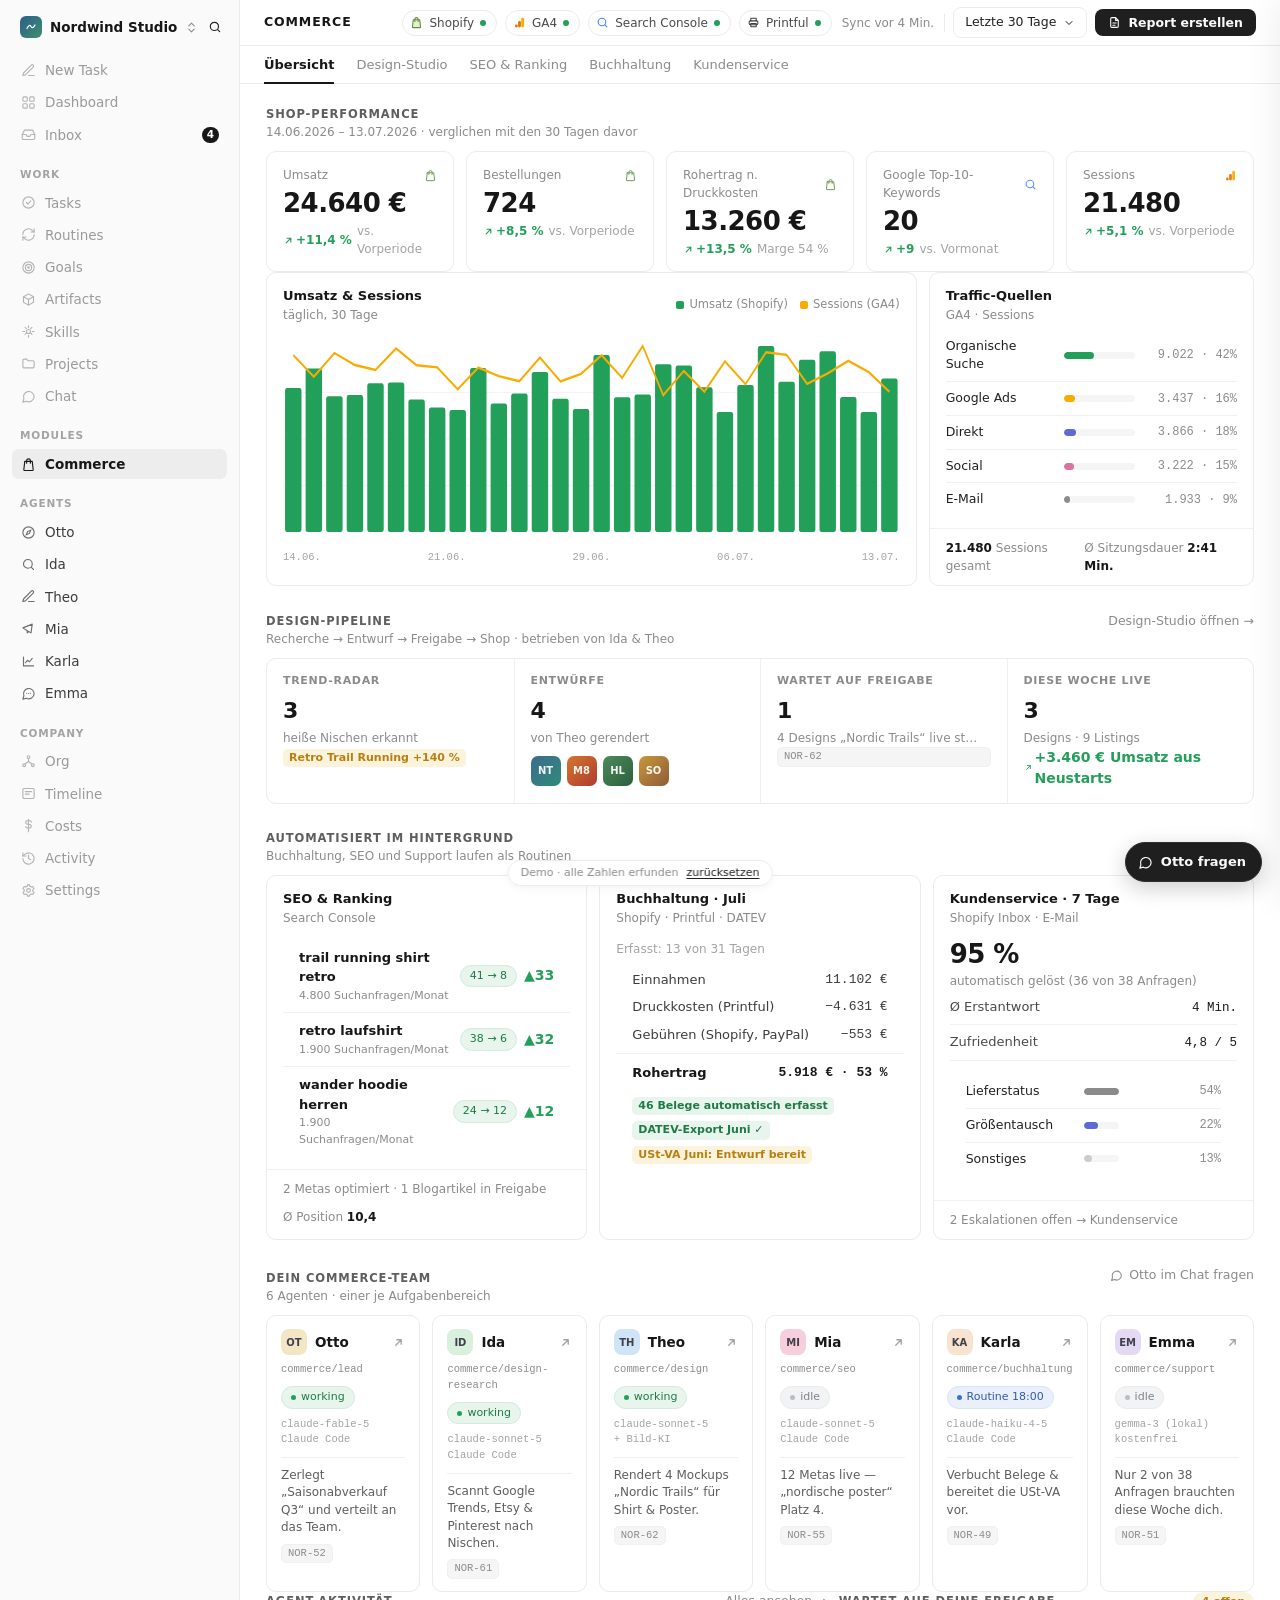
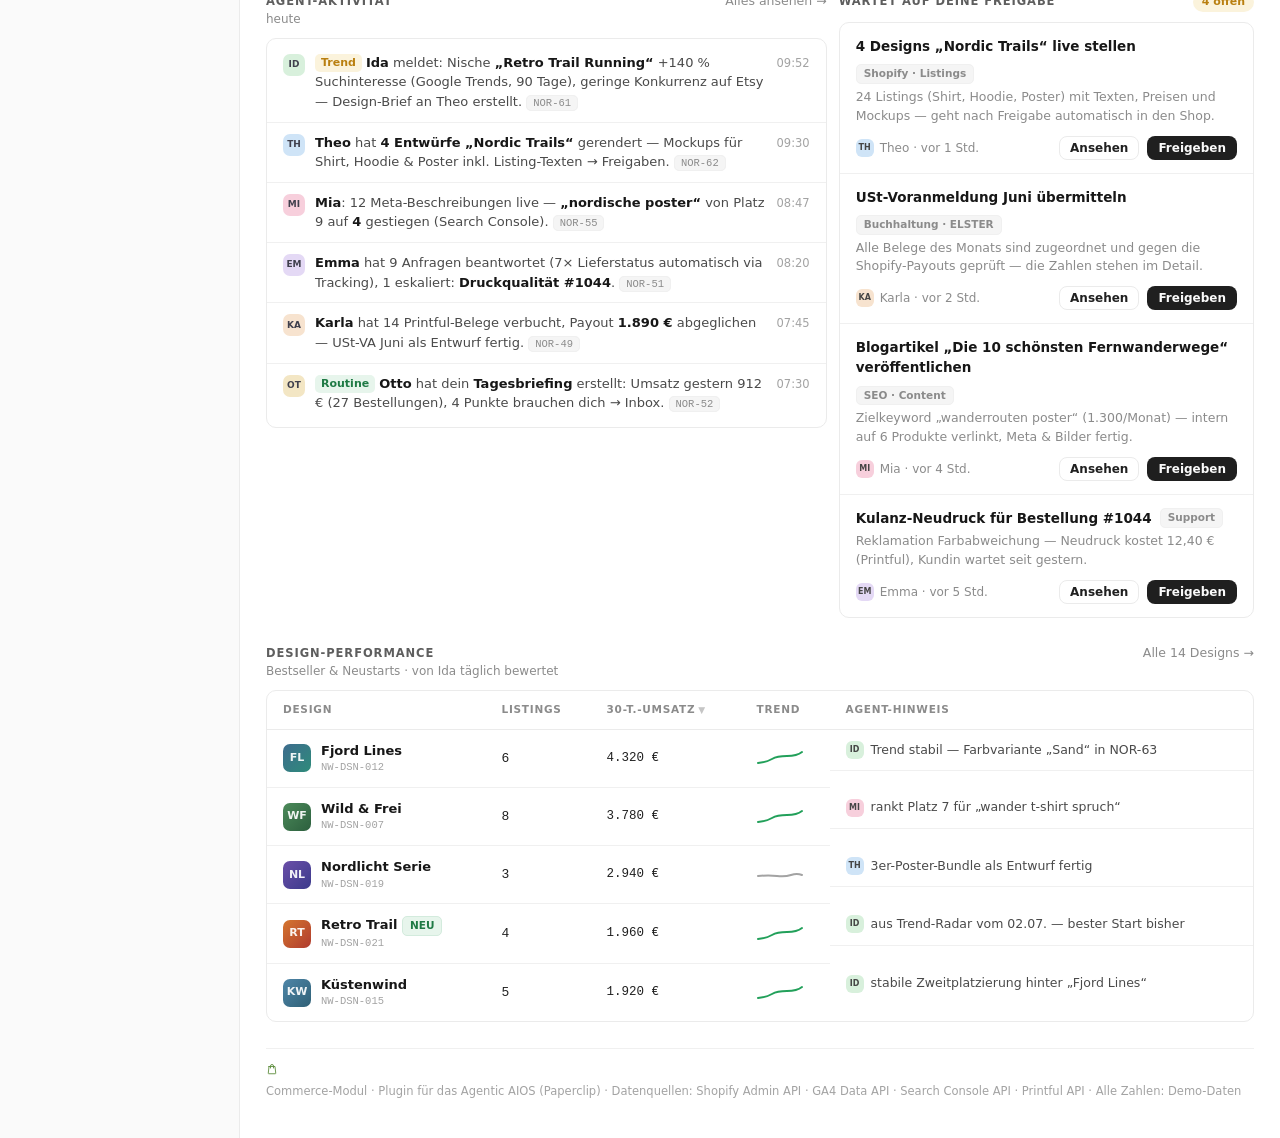
==== demo/index.html @ 34fc851c "chore: Demo-Oberflaeche sichern demo/ war komplett untracked (11 Dateien): index.html + core/data-La" ====
<!DOCTYPE html>
<html lang="de">
<head>
<meta charset="UTF-8">
<meta name="viewport" content="width=device-width, initial-scale=1.0">
<title>Commerce • Nordwind Studio • Paperclip</title>
<link rel="icon" href="data:image/svg+xml,%3Csvg xmlns='http://www.w3.org/2000/svg' viewBox='0 0 24 24' fill='none' stroke='%235E8E3E' stroke-width='2' stroke-linecap='round' stroke-linejoin='round'%3E%3Cpath d='M6 7h12l1.5 13.5a1 1 0 0 1-1 1H5.5a1 1 0 0 1-1-1L6 7Z' fill='%2395BF47' fill-opacity='.3'/%3E%3Cpath d='M9 10V6a3 3 0 0 1 6 0v4'/%3E%3C/svg%3E">
<link rel="stylesheet" href="base.css">
<link rel="stylesheet" href="app.css">
</head>
<body>
<div class="app">

  <!-- ================= SIDEBAR ================= -->
  <aside class="sidebar">
    <div class="company">
      <div class="company-logo">
        <svg viewBox="0 0 24 24" fill="none" stroke="#fff" stroke-width="2.4" stroke-linecap="round"><path d="M4 15 Q9 5 12 11 T20 8"/></svg>
      </div>
      <span class="company-name">Nordwind Studio</span>
      <span class="company-caret"><svg width="13" height="13" viewBox="0 0 24 24" fill="none" stroke="currentColor" stroke-width="2" stroke-linecap="round" stroke-linejoin="round"><path d="m7 15 5 5 5-5M7 9l5-5 5 5"/></svg></span>
      <span class="company-search" data-act="palette" title="Springen zu … (Strg+K)"><svg width="14" height="14" viewBox="0 0 24 24" fill="none" stroke="currentColor" stroke-width="2" stroke-linecap="round"><circle cx="11" cy="11" r="7"/><path d="m20 20-3.5-3.5"/></svg></span>
    </div>

    <a class="nav-item demo-off" data-act="navBlocked" data-arg="New Task"><span class="icon"><svg width="15" height="15" viewBox="0 0 24 24" fill="none" stroke="currentColor" stroke-width="1.8" stroke-linecap="round" stroke-linejoin="round"><path d="M12 20h9"/><path d="M16.5 3.5a2.1 2.1 0 0 1 3 3L7 19l-4 1 1-4Z"/></svg></span>New Task</a>
    <a class="nav-item demo-off" data-act="navBlocked" data-arg="Dashboard"><span class="icon"><svg width="15" height="15" viewBox="0 0 24 24" fill="none" stroke="currentColor" stroke-width="1.8"><rect x="3" y="3" width="7" height="7" rx="1.5"/><rect x="14" y="3" width="7" height="7" rx="1.5"/><rect x="3" y="14" width="7" height="7" rx="1.5"/><rect x="14" y="14" width="7" height="7" rx="1.5"/></svg></span>Dashboard</a>
    <a class="nav-item demo-off" data-act="navBlocked" data-arg="Inbox"><span class="icon"><svg width="15" height="15" viewBox="0 0 24 24" fill="none" stroke="currentColor" stroke-width="1.8" stroke-linecap="round" stroke-linejoin="round"><path d="M22 12h-6l-2 3h-4l-2-3H2"/><path d="M5.5 5h13L22 12v6a2 2 0 0 1-2 2H4a2 2 0 0 1-2-2v-6Z"/></svg></span>Inbox<span class="nav-badge" id="inboxBadge">4</span></a>

    <div class="nav-label">Work</div>
    <a class="nav-item demo-off" data-act="navBlocked" data-arg="Tasks"><span class="icon"><svg width="15" height="15" viewBox="0 0 24 24" fill="none" stroke="currentColor" stroke-width="1.8" stroke-linecap="round" stroke-linejoin="round"><circle cx="12" cy="12" r="9"/><path d="m8.5 12 2.5 2.5 4.5-5"/></svg></span>Tasks</a>
    <a class="nav-item demo-off" data-act="navBlocked" data-arg="Routines"><span class="icon"><svg width="15" height="15" viewBox="0 0 24 24" fill="none" stroke="currentColor" stroke-width="1.8" stroke-linecap="round" stroke-linejoin="round"><path d="M3 12a9 9 0 0 1 15.5-6.3L21 8"/><path d="M21 3v5h-5"/><path d="M21 12a9 9 0 0 1-15.5 6.3L3 16"/><path d="M3 21v-5h5"/></svg></span>Routines</a>
    <a class="nav-item demo-off" data-act="navBlocked" data-arg="Goals"><span class="icon"><svg width="15" height="15" viewBox="0 0 24 24" fill="none" stroke="currentColor" stroke-width="1.8"><circle cx="12" cy="12" r="9"/><circle cx="12" cy="12" r="5"/><circle cx="12" cy="12" r="1.2" fill="currentColor"/></svg></span>Goals</a>
    <a class="nav-item demo-off" data-act="navBlocked" data-arg="Artifacts"><span class="icon"><svg width="15" height="15" viewBox="0 0 24 24" fill="none" stroke="currentColor" stroke-width="1.8" stroke-linecap="round" stroke-linejoin="round"><path d="m12 3 8 4.5v9L12 21l-8-4.5v-9L12 3Z"/><path d="M12 12 4.2 7.6M12 12l7.8-4.4M12 12v9"/></svg></span>Artifacts</a>
    <a class="nav-item demo-off" data-act="navBlocked" data-arg="Skills"><span class="icon"><svg width="15" height="15" viewBox="0 0 24 24" fill="none" stroke="currentColor" stroke-width="1.8" stroke-linecap="round"><path d="M12 3v3m0 12v3m9-9h-3M6 12H3m14.5-6.5-2 2m-7 7-2 2m11 0-2-2m-7-7-2-2"/><circle cx="12" cy="12" r="3.2"/></svg></span>Skills</a>
    <a class="nav-item demo-off" data-act="navBlocked" data-arg="Projects"><span class="icon"><svg width="15" height="15" viewBox="0 0 24 24" fill="none" stroke="currentColor" stroke-width="1.8" stroke-linecap="round" stroke-linejoin="round"><path d="M3 7a2 2 0 0 1 2-2h4l2 2.5h8a2 2 0 0 1 2 2V17a2 2 0 0 1-2 2H5a2 2 0 0 1-2-2Z"/></svg></span>Projects</a>
    <a class="nav-item demo-off" data-act="navBlocked" data-arg="Chat"><span class="icon"><svg width="15" height="15" viewBox="0 0 24 24" fill="none" stroke="currentColor" stroke-width="1.8" stroke-linecap="round" stroke-linejoin="round"><path d="M21 12a8.5 8.5 0 0 1-12.4 7.5L3 21l1.6-5.4A8.5 8.5 0 1 1 21 12Z"/></svg></span>Chat</a>

    <div class="nav-label">Modules</div>
    <a class="nav-item active" data-act="setTab" data-arg="uebersicht"><span class="icon"><svg width="15" height="15" viewBox="0 0 24 24" fill="none" stroke="currentColor" stroke-width="1.8" stroke-linecap="round" stroke-linejoin="round"><path d="M6 7h12l1.5 13.5a1 1 0 0 1-1 1H5.5a1 1 0 0 1-1-1L6 7Z"/><path d="M9 10V6a3 3 0 0 1 6 0v4"/></svg></span>Commerce</a>

    <div class="nav-label">Agents</div>
    <a class="nav-item" data-act="openAgent" data-arg="otto"><span class="icon"><svg width="15" height="15" viewBox="0 0 24 24" fill="none" stroke="currentColor" stroke-width="1.8" stroke-linecap="round"><circle cx="12" cy="12" r="9"/><path d="m15.5 8.5-2 5-5 2 2-5Z"/></svg></span>Otto</a>
    <a class="nav-item" data-act="openAgent" data-arg="ida"><span class="icon"><svg width="15" height="15" viewBox="0 0 24 24" fill="none" stroke="currentColor" stroke-width="1.8" stroke-linecap="round"><circle cx="11" cy="11" r="7"/><path d="m20 20-3.5-3.5"/></svg></span>Ida</a>
    <a class="nav-item" data-act="openAgent" data-arg="theo"><span class="icon"><svg width="15" height="15" viewBox="0 0 24 24" fill="none" stroke="currentColor" stroke-width="1.8" stroke-linecap="round" stroke-linejoin="round"><path d="M12 20h9"/><path d="M16.5 3.5a2.1 2.1 0 0 1 3 3L7 19l-4 1 1-4Z"/></svg></span>Theo</a>
    <a class="nav-item" data-act="openAgent" data-arg="mia"><span class="icon"><svg width="15" height="15" viewBox="0 0 24 24" fill="none" stroke="currentColor" stroke-width="1.8" stroke-linecap="round" stroke-linejoin="round"><path d="m3 11 15-6-2 14-6-3.5L3 11Z"/><path d="M10 15.5V19l2.5-2"/></svg></span>Mia</a>
    <a class="nav-item" data-act="openAgent" data-arg="karla"><span class="icon"><svg width="15" height="15" viewBox="0 0 24 24" fill="none" stroke="currentColor" stroke-width="1.8" stroke-linecap="round"><path d="M4 19V5m0 14h16"/><path d="m7 14 3.5-4 3 2.5L18 7"/></svg></span>Karla</a>
    <a class="nav-item" data-act="openAgent" data-arg="emma"><span class="icon"><svg width="15" height="15" viewBox="0 0 24 24" fill="none" stroke="currentColor" stroke-width="1.8" stroke-linecap="round" stroke-linejoin="round"><path d="M21 12a8.5 8.5 0 0 1-12.4 7.5L3 21l1.6-5.4A8.5 8.5 0 1 1 21 12Z"/><path d="M9 11.5h.01M12 11.5h.01M15 11.5h.01"/></svg></span>Emma</a>

    <div class="nav-label">Company</div>
    <a class="nav-item demo-off" data-act="navBlocked" data-arg="Org"><span class="icon"><svg width="15" height="15" viewBox="0 0 24 24" fill="none" stroke="currentColor" stroke-width="1.8"><circle cx="12" cy="5" r="2.2"/><circle cx="5" cy="18" r="2.2"/><circle cx="19" cy="18" r="2.2"/><path d="M12 7.5V12m0 0-5.5 4M12 12l5.5 4"/></svg></span>Org</a>
    <a class="nav-item demo-off" data-act="navBlocked" data-arg="Timeline"><span class="icon"><svg width="15" height="15" viewBox="0 0 24 24" fill="none" stroke="currentColor" stroke-width="1.8" stroke-linecap="round"><rect x="3" y="4" width="18" height="16" rx="2"/><path d="M7 9h10M7 13h6"/></svg></span>Timeline</a>
    <a class="nav-item demo-off" data-act="navBlocked" data-arg="Costs"><span class="icon"><svg width="15" height="15" viewBox="0 0 24 24" fill="none" stroke="currentColor" stroke-width="1.8" stroke-linecap="round"><path d="M12 2v20M16.5 6.5c0-1.5-2-2.5-4.5-2.5S7.5 5 7.5 7 9 9.8 12 10s4.5 1.3 4.5 3-2 3-4.5 3-4.5-1-4.5-2.5"/></svg></span>Costs</a>
    <a class="nav-item demo-off" data-act="navBlocked" data-arg="Activity"><span class="icon"><svg width="15" height="15" viewBox="0 0 24 24" fill="none" stroke="currentColor" stroke-width="1.8" stroke-linecap="round" stroke-linejoin="round"><path d="M3 12a9 9 0 1 0 3-6.7L3 8"/><path d="M3 3v5h5"/><path d="M12 7v5l3.5 2"/></svg></span>Activity</a>
    <a class="nav-item demo-off" data-act="navBlocked" data-arg="Settings"><span class="icon"><svg width="15" height="15" viewBox="0 0 24 24" fill="none" stroke="currentColor" stroke-width="1.8" stroke-linecap="round" stroke-linejoin="round"><circle cx="12" cy="12" r="3"/><path d="M19 12a7 7 0 0 0-.15-1.45l2-1.55-2-3.46-2.37.96A7 7 0 0 0 14 5.3L13.7 3h-3.4L10 5.3a7 7 0 0 0-2.48 1.2l-2.37-.96-2 3.46 2 1.55A7 7 0 0 0 5 12c0 .5.05.98.15 1.45l-2 1.55 2 3.46 2.37-.96c.74.55 1.58.97 2.48 1.2l.3 2.3h3.4l.3-2.3a7 7 0 0 0 2.48-1.2l2.37.96 2-3.46-2-1.55c.1-.47.15-.95.15-1.45Z"/></svg></span>Settings</a>

    <div class="sidebar-spacer"></div>
    <div class="sidebar-user">
      <span class="avatar dark">BO</span>
      <span>Board</span>
    </div>
  </aside>

  <!-- ================= MAIN ================= -->
  <div class="main">
    <div class="topbar">
      <span class="topbar-title">COMMERCE</span>

      <span class="conn" data-act="openConnector" data-arg="shopify" title="Verbindung ansehen">
        <svg viewBox="0 0 24 24" fill="none" stroke="#5E8E3E" stroke-width="2" stroke-linecap="round" stroke-linejoin="round"><path d="M6 7h12l1.5 13.5a1 1 0 0 1-1 1H5.5a1 1 0 0 1-1-1L6 7Z" fill="#95BF47" fill-opacity=".25"/><path d="M9 10V6a3 3 0 0 1 6 0v4"/></svg>
        Shopify <span class="dot"></span>
      </span>
      <span class="conn" data-act="openConnector" data-arg="ga4" title="Verbindung ansehen">
        <svg viewBox="0 0 24 24" fill="none"><rect x="15.2" y="3" width="5.2" height="18" rx="2.6" fill="#F9AB00"/><rect x="9.4" y="9" width="5.2" height="12" rx="2.6" fill="#E37400"/><circle cx="6.2" cy="18.4" r="2.6" fill="#E37400"/></svg>
        GA4 <span class="dot"></span>
      </span>
      <span class="conn" data-act="openConnector" data-arg="gsc" title="Verbindung ansehen">
        <svg viewBox="0 0 24 24" fill="none" stroke="#4285F4" stroke-width="2" stroke-linecap="round"><circle cx="11" cy="11" r="7"/><path d="m20 20-3.5-3.5"/></svg>
        Search Console <span class="dot"></span>
      </span>
      <span class="conn" data-act="openConnector" data-arg="printful" title="Verbindung ansehen">
        <svg viewBox="0 0 24 24" fill="none" stroke="#3D3D3D" stroke-width="1.9" stroke-linecap="round" stroke-linejoin="round"><path d="M7 9V4h10v5"/><rect x="4" y="9" width="16" height="7" rx="2"/><path d="M7 14h10v6H7z"/></svg>
        Printful <span class="dot"></span>
      </span>
      <span class="sync-note">Sync vor 4 Min.</span>

      <span class="topbar-divider"></span>
      <span class="range-select" data-act="rangeMenu">
        <span id="rangeLabel">Letzte 30 Tage</span>
        <svg width="12" height="12" viewBox="0 0 24 24" fill="none" stroke="currentColor" stroke-width="2" stroke-linecap="round" stroke-linejoin="round"><path d="m6 9 6 6 6-6"/></svg>
        <span class="range-menu">
          <button data-act="setRange" data-arg="7">Letzte 7 Tage</button>
          <button data-act="setRange" data-arg="30" class="sel">Letzte 30 Tage</button>
          <button data-act="setRange" data-arg="90">Letzte 90 Tage</button>
        </span>
      </span>
      <button class="btn primary" data-act="report">
        <svg width="13" height="13" viewBox="0 0 24 24" fill="none" stroke="currentColor" stroke-width="2" stroke-linecap="round" stroke-linejoin="round"><path d="M14 3v5h5M14 3H7a2 2 0 0 0-2 2v14a2 2 0 0 0 2 2h10a2 2 0 0 0 2-2V8l-5-5Z"/><path d="M9 13h6M9 17h4"/></svg>
        Report erstellen
      </button>
    </div>

    <div class="tabbar" id="tabbar">
      <span class="tab active" data-act="setTab" data-arg="uebersicht">Übersicht</span>
      <span class="tab" data-act="setTab" data-arg="design">Design-Studio</span>
      <span class="tab" data-act="setTab" data-arg="seo">SEO &amp; Ranking</span>
      <span class="tab" data-act="setTab" data-arg="buchhaltung">Buchhaltung</span>
      <span class="tab" data-act="setTab" data-arg="support">Kundenservice</span>
    </div>

    <div class="content" id="view"></div>
  </div>
</div>

<!-- Overlays -->
<div id="scrim" data-act="closeDrawer"></div>
<aside id="drawer" class="drawer"></aside>
<div id="modal" data-act="modalScrim"></div>
<div id="toasts"></div>

<div id="chat" class="chat"></div>
<button id="chatBtn" class="chat-fab" data-act="openChat">
  <svg viewBox="0 0 24 24" fill="none" stroke="currentColor" stroke-width="1.9" stroke-linecap="round" stroke-linejoin="round"><path d="M21 12a8.5 8.5 0 0 1-12.4 7.5L3 21l1.6-5.4A8.5 8.5 0 1 1 21 12Z"/></svg>
  Otto fragen
</button>

<div class="demo-flag">
  Demo · alle Zahlen erfunden
  <button data-act="reset">zurücksetzen</button>
</div>

<script src="data.js"></script>
<script src="core.js"></script>
<script src="view-uebersicht.js"></script>
<script src="view-design.js"></script>
<script src="view-seo.js"></script>
<script src="view-buchhaltung.js"></script>
<script src="view-support.js"></script>
<script>DEMO.boot();</script>
</body>
</html>
---- demo/base.css ----
/* ============ Paperclip Design-Token (aus laufender Instanz extrahiert) ============ */
  :root {
    color-scheme: light;
    --bg: #FFFFFF;
    --fg: #202020;
    --fg-strong: #171717;
    --muted: #F5F5F5;
    --muted-fg: #8B8B8B;
    --muted-fg-2: #A3A3A3;
    --border: #EBEBEB;
    --border-soft: #F0F0F0;
    --sidebar: #FAFAFA;
    --primary: #1F1F1F;
    --primary-fg: #FAFAFA;
    --green: #22A05A;
    --green-wash: #E7F5EC;
    --red: #D64545;
    --red-wash: #FBEAEA;
    --amber: #B97F10;
    --amber-wash: #FBF3DC;
    --blue: #3B6FD4;
    --blue-wash: #EAF0FB;
    --shopify: #5E8E3E;
    --shopify-bright: #95BF47;
    --ga: #F9AB00;
    --ga-deep: #E37400;
    --mono: "SF Mono", ui-monospace, "Cascadia Mono", Consolas, monospace;
    --agent-otto: #F3E6C4;
    --agent-theo: #CFE4F7;
    --agent-mia: #F7CFDC;
    --agent-ida: #D8F0DC;
    --agent-karla: #F7E3CF;
    --agent-emma: #E4D9F5;
  }
  * { box-sizing: border-box; }
  html, body { margin: 0; padding: 0; }
  body {
    background: var(--bg); color: var(--fg);
    font-family: "InterVariable", "Inter", "Segoe UI", system-ui, -apple-system, sans-serif;
    font-size: 14px; line-height: 1.5;
    -webkit-font-smoothing: antialiased;
  }
  svg { display: block; }

  .app {
    display: flex; min-height: 100vh;
    background: linear-gradient(to right, var(--sidebar) 0, var(--sidebar) 239px, var(--border) 239px, var(--border) 240px, var(--bg) 240px);
  }

  /* ============ Sidebar ============ */
  .sidebar {
    width: 240px; flex: none;
    background: var(--sidebar);
    border-right: 1px solid var(--border);
    display: flex; flex-direction: column;
    padding: 10px 12px 12px;
    position: sticky; top: 0; height: 100vh; overflow-y: auto;
  }
  .company {
    display: flex; align-items: center; gap: 8px;
    padding: 6px 8px; border-radius: 8px; margin-bottom: 10px;
    cursor: default;
  }
  .company:hover { background: var(--border-soft); }
  .company-logo {
    width: 22px; height: 22px; border-radius: 6px; flex: none;
    background: linear-gradient(135deg, #2C5F8A 0%, #3E8E6E 100%);
    display: flex; align-items: center; justify-content: center;
  }
  .company-logo svg { width: 12px; height: 12px; }
  .company-name { font-weight: 600; font-size: 13.5px; color: var(--fg-strong); flex: 1; white-space: nowrap; }
  .company-caret { color: var(--muted-fg); display: flex; }
  .company-search { color: var(--fg); margin-left: 2px; display: flex; }

  .nav-item {
    display: flex; align-items: center; gap: 9px;
    padding: 5px 8px; margin: 1px 0; border-radius: 7px;
    font-size: 13.5px; color: #3D3D3D; cursor: default;
    text-decoration: none;
  }
  .nav-item:hover { background: var(--border-soft); }
  .nav-item.active { background: #EDEDED; color: var(--fg-strong); font-weight: 600; }
  .nav-item .icon { width: 16px; height: 16px; flex: none; color: #6E6E6E; display: flex; align-items: center; justify-content: center; }
  .nav-item.active .icon { color: var(--fg-strong); }
  .nav-badge {
    margin-left: auto; background: var(--fg-strong); color: #fff;
    font-size: 10.5px; font-weight: 600; min-width: 16px; height: 16px;
    border-radius: 99px; display: flex; align-items: center; justify-content: center; padding: 0 5px;
  }
  .nav-label {
    font-size: 10.5px; font-weight: 600; letter-spacing: .08em; text-transform: uppercase;
    color: var(--muted-fg-2); padding: 0 8px; margin: 16px 0 4px;
  }
  .sidebar-spacer { flex: 1; }
  .sidebar-user {
    display: flex; align-items: center; gap: 9px;
    padding: 8px 8px 2px; border-top: 1px solid var(--border); margin-top: 10px;
  }
  .avatar {
    width: 22px; height: 22px; border-radius: 7px; flex: none;
    display: flex; align-items: center; justify-content: center;
    font-size: 9.5px; font-weight: 700; color: #454545;
  }
  .avatar.dark { background: #E4E4E4; color: #3A3A3A; }
  .sidebar-user span { font-size: 13.5px; color: #3D3D3D; }

  /* ============ Main ============ */
  .main { flex: 1; min-width: 0; display: flex; flex-direction: column; }
  .topbar {
    height: 46px; flex: none;
    border-bottom: 1px solid var(--border);
    display: flex; align-items: center; gap: 8px;
    padding: 0 24px;
    position: sticky; top: 0; background: rgba(255,255,255,.92);
    backdrop-filter: blur(6px); z-index: 20;
  }
  .topbar-title {
    font-size: 12.5px; font-weight: 700; letter-spacing: .07em;
    color: var(--fg-strong); margin-right: auto;
  }
  .conn {
    display: inline-flex; align-items: center; gap: 6px;
    border: 1px solid var(--border); border-radius: 99px;
    padding: 3px 10px 3px 7px; font-size: 12px; font-weight: 500; color: #4A4A4A;
    background: #fff;
  }
  .conn .dot { width: 6px; height: 6px; border-radius: 50%; background: var(--green); }
  .conn svg { width: 13px; height: 13px; }
  .sync-note { font-size: 12px; color: var(--muted-fg); margin: 0 2px; }
  .topbar-divider { width: 1px; height: 18px; background: var(--border); }
  .range-select {
    display: inline-flex; align-items: center; gap: 7px;
    border: 1px solid var(--border); border-radius: 8px;
    padding: 5px 11px; font-size: 12.5px; font-weight: 500; color: var(--fg);
    background: #fff; cursor: default;
  }
  .range-select:hover { background: var(--sidebar); }
  .btn {
    display: inline-flex; align-items: center; gap: 7px;
    border-radius: 8px; padding: 5px 12px;
    font-size: 12.5px; font-weight: 600; cursor: default;
    border: 1px solid transparent; font-family: inherit;
  }
  .btn.primary { background: var(--primary); color: var(--primary-fg); }
  .btn.primary:hover { background: #333; }
  .btn.ghost { background: #fff; border-color: var(--border); color: var(--fg); }
  .btn.ghost:hover { background: var(--sidebar); }
  .btn.sm { padding: 4px 10px; font-size: 12px; }

  .content { padding: 22px 26px 40px; max-width: 1460px; width: 100%; margin: 0 auto; }

  .section-head {
    display: flex; align-items: baseline; gap: 10px;
    margin: 26px 0 10px;
  }
  .section-head:first-child { margin-top: 0; }
  .section-title {
    font-size: 11.5px; font-weight: 700; letter-spacing: .08em;
    text-transform: uppercase; color: #5E5E5E;
  }
  .section-sub { font-size: 12px; color: var(--muted-fg); }
  .section-action { margin-left: auto; font-size: 12.5px; color: var(--muted-fg); display: inline-flex; align-items: center; gap: 6px; }
  .section-action:hover { color: var(--fg); }

  .card {
    background: #fff; border: 1px solid var(--border); border-radius: 10px;
  }

  /* ============ Tab-Leiste ============ */
  .tabbar {
    display: flex; align-items: center; gap: 22px; height: 38px;
    padding: 0 24px; border-bottom: 1px solid var(--border);
    background: #fff; position: sticky; top: 46px; z-index: 19;
  }
  .tab {
    font-size: 13px; color: var(--muted-fg); cursor: default;
    height: 100%; display: flex; align-items: center; position: relative;
  }
  .tab.active { color: var(--fg-strong); font-weight: 600; }
  .tab.active::after {
    content: ""; position: absolute; left: 0; right: 0; bottom: -1px;
    height: 2px; background: var(--fg-strong);
  }

  /* ============ Design-Pipeline ============ */
  .pipeline-grid { display: grid; grid-template-columns: repeat(4, 1fr); }
  .pipeline-col { padding: 14px 16px; }
  .pipeline-col + .pipeline-col { border-left: 1px solid var(--border-soft); }
  .stage-label {
    font-size: 11px; font-weight: 700; letter-spacing: .06em;
    text-transform: uppercase; color: var(--muted-fg);
  }
  .stage-num { font-size: 22px; font-weight: 700; color: var(--fg-strong); margin-top: 4px; letter-spacing: -.02em; }
  .stage-sub { font-size: 12px; color: var(--muted-fg); margin-top: 2px; }
  .pipe-thumbs { display: flex; gap: 6px; margin-top: 9px; }
  .pipe-thumb {
    width: 30px; height: 30px; border-radius: 7px;
    display: flex; align-items: center; justify-content: center;
    font-size: 10px; font-weight: 700; color: rgba(255,255,255,.92);
  }

  /* ============ Fachkarten (SEO / Buchhaltung / Support) ============ */
  .trio-grid { display: grid; grid-template-columns: repeat(3, 1fr); gap: 12px; }
  .kw-row { display: flex; align-items: center; justify-content: space-between; gap: 10px; padding: 8px 16px; }
  .kw-row + .kw-row { border-top: 1px solid var(--border-soft); }
  .kw-name { font-weight: 600; font-size: 13px; color: var(--fg-strong); }
  .kw-vol { font-size: 11px; color: var(--muted-fg); margin-top: 1px; }
  .kw-pos { display: flex; align-items: center; gap: 7px; flex: none; }
  .guv-row { display: flex; align-items: center; justify-content: space-between; padding: 4px 16px; font-size: 13px; color: #3D3D3D; }
  .guv-row .amt { font-family: var(--mono); }
  .guv-row.total {
    border-top: 1px solid var(--border-soft); margin-top: 5px; padding-top: 9px;
    font-weight: 700; color: var(--fg-strong);
  }
  .chip-row { display: flex; gap: 6px; flex-wrap: wrap; padding: 10px 16px 14px; }

  /* ============ KPI row ============ */
  .kpi-grid { display: grid; grid-template-columns: repeat(5, 1fr); gap: 12px; }
  .kpi { padding: 14px 16px 13px; position: relative; }
  .kpi-label { font-size: 12px; color: var(--muted-fg); font-weight: 500; display: flex; align-items: center; gap: 6px; }
  .kpi-src { margin-left: auto; display: flex; align-items: center; gap: 3px; opacity: .9; }
  .kpi-src svg { width: 13px; height: 13px; }
  .kpi-value { font-size: 26px; font-weight: 700; letter-spacing: -.02em; color: var(--fg-strong); margin-top: 5px; line-height: 1.15; }
  .kpi-trend { font-size: 12px; margin-top: 3px; display: flex; align-items: center; gap: 5px; }
  .trend { font-weight: 600; display: inline-flex; align-items: center; gap: 2px; }
  .trend.up { color: var(--green); }
  .trend.down { color: var(--red); }
  .trend svg { width: 11px; height: 11px; }
  .kpi-trend .vs { color: var(--muted-fg-2); }

  /* ============ Charts row ============ */
  .charts-grid { display: grid; grid-template-columns: 2fr 1fr; gap: 12px; }
  .card-head {
    display: flex; align-items: center; gap: 8px;
    padding: 13px 16px 0;
  }
  .card-title { font-size: 13px; font-weight: 600; color: var(--fg-strong); }
  .card-title-note { font-size: 12px; color: var(--muted-fg); }
  .card-head-right { margin-left: auto; font-size: 12px; color: var(--muted-fg); display: flex; align-items: center; gap: 12px; }
  .legend { display: flex; align-items: center; gap: 5px; font-size: 11.5px; color: var(--muted-fg); }
  .legend i { width: 8px; height: 8px; border-radius: 2px; display: inline-block; }
  .chart-body { padding: 10px 16px 14px; }

  .traffic { padding: 6px 16px 12px; }
  .traffic-row { display: grid; grid-template-columns: 108px 1fr 92px; align-items: center; gap: 10px; padding: 7px 0; }
  .traffic-row + .traffic-row { border-top: 1px solid var(--border-soft); }
  .traffic-name { font-size: 12.5px; color: var(--fg); font-weight: 500; }
  .traffic-bar { height: 7px; border-radius: 99px; background: var(--muted); overflow: hidden; }
  .traffic-bar i { display: block; height: 100%; border-radius: 99px; }
  .traffic-val { font-size: 12px; color: var(--muted-fg); text-align: right; font-family: var(--mono); white-space: nowrap; }
  .traffic-foot { padding: 10px 16px; border-top: 1px solid var(--border-soft); font-size: 12px; color: var(--muted-fg); display: flex; justify-content: space-between; }
  .traffic-foot b { color: var(--fg-strong); font-weight: 600; }

  /* ============ Team ============ */
  .team-grid { display: grid; grid-template-columns: repeat(6, 1fr); gap: 12px; }
  .agent-card { padding: 13px 14px 12px; display: flex; flex-direction: column; gap: 0; }
  .agent-top { display: flex; align-items: center; gap: 8px; }
  .agent-avatar { width: 26px; height: 26px; border-radius: 8px; font-size: 10px; font-weight: 700; display: flex; align-items: center; justify-content: center; color: #40404D; flex: none; }
  .agent-name { font-weight: 600; font-size: 13.5px; color: var(--fg-strong); }
  .agent-open { margin-left: auto; color: var(--muted-fg-2); display: flex; }
  .agent-role { font-family: var(--mono); font-size: 10.5px; color: var(--muted-fg); margin: 7px 0 8px; }
  .pill {
    display: inline-flex; align-items: center; gap: 5px;
    font-size: 11px; font-weight: 500; border-radius: 99px;
    padding: 2px 9px; border: 1px solid transparent; width: fit-content;
  }
  .pill .p-dot { width: 5px; height: 5px; border-radius: 50%; }
  .pill.idle { background: #F2F3F4; color: #7D8388; border-color: #E9EAEB; }
  .pill.idle .p-dot { background: #B9BEC2; }
  .pill.working { background: var(--green-wash); color: #1F7A45; border-color: #D3EBDD; }
  .pill.working .p-dot { background: var(--green); }
  .pill.scheduled { background: var(--blue-wash); color: #2F5AB0; border-color: #D9E4F7; }
  .pill.scheduled .p-dot { background: var(--blue); }
  .agent-model { font-family: var(--mono); font-size: 10.5px; color: var(--muted-fg-2); margin-top: 8px; line-height: 1.45; }
  .agent-last {
    border-top: 1px solid var(--border-soft); margin-top: 10px; padding-top: 9px;
    font-size: 12px; color: #5E5E5E; line-height: 1.45; flex: 1;
  }
  .agent-last b { color: var(--fg); font-weight: 500; }
  .task-ref {
    font-family: var(--mono); font-size: 10.5px; color: var(--muted-fg);
    background: var(--muted); border: 1px solid var(--border-soft);
    padding: 1px 6px; border-radius: 5px; white-space: nowrap;
  }
  .agent-last .task-line { display: flex; align-items: center; gap: 6px; margin-top: 7px; }

  /* ============ Activity + Approvals ============ */
  .duo-grid { display: grid; grid-template-columns: 1.35fr 1fr; gap: 12px; align-items: start; }
  .feed { padding: 4px 0; }
  .feed-row { display: flex; align-items: flex-start; gap: 10px; padding: 10px 16px; }
  .feed-row + .feed-row { border-top: 1px solid var(--border-soft); }
  .feed-avatar { width: 22px; height: 22px; border-radius: 7px; font-size: 9px; font-weight: 700; display: flex; align-items: center; justify-content: center; color: #40404D; flex: none; margin-top: 1px; }
  .feed-text { font-size: 13px; color: #4A4A4A; line-height: 1.5; }
  .feed-text b { color: var(--fg-strong); font-weight: 600; }
  .feed-time { margin-left: auto; font-size: 11.5px; color: var(--muted-fg-2); white-space: nowrap; padding-top: 2px; }
  .feed-flag { display: inline-flex; align-items: center; gap: 4px; font-size: 11px; font-weight: 600; border-radius: 5px; padding: 1px 6px; margin-right: 4px; vertical-align: 1px; }
  .feed-flag.warn { background: var(--amber-wash); color: var(--amber); }
  .feed-flag.ok { background: var(--green-wash); color: #1F7A45; }

  .approvals-count {
    background: var(--amber-wash); color: var(--amber);
    font-size: 11px; font-weight: 700; border-radius: 99px; padding: 2px 9px;
  }
  .approval { padding: 13px 16px; }
  .approval + .approval { border-top: 1px solid var(--border-soft); }
  .approval-title { font-size: 13.5px; font-weight: 600; color: var(--fg-strong); display: flex; align-items: center; gap: 8px; flex-wrap: wrap; }
  .cat-chip {
    font-size: 10.5px; font-weight: 600; border-radius: 5px; padding: 1px 7px;
    background: var(--muted); color: var(--muted-fg); border: 1px solid var(--border-soft);
    white-space: nowrap;
  }
  .approval-desc { font-size: 12.5px; color: var(--muted-fg); margin: 4px 0 10px; line-height: 1.5; }
  .approval-foot { display: flex; align-items: center; gap: 8px; }
  .approval-by { display: flex; align-items: center; gap: 6px; font-size: 12px; color: var(--muted-fg); margin-right: auto; }
  .approval-by .avatar { width: 18px; height: 18px; border-radius: 6px; font-size: 8px; }

  /* ============ Design-Performance ============ */
  table.products { width: 100%; border-collapse: collapse; font-size: 13px; }
  .products th {
    text-align: left; font-size: 10.5px; font-weight: 600; letter-spacing: .07em;
    text-transform: uppercase; color: var(--muted-fg);
    padding: 11px 16px; border-bottom: 1px solid var(--border);
  }
  .products td { padding: 11px 16px; border-bottom: 1px solid var(--border-soft); vertical-align: middle; }
  .products tr:last-child td { border-bottom: none; }
  .prod-cell { display: flex; align-items: center; gap: 10px; }
  .prod-thumb { width: 28px; height: 28px; border-radius: 7px; flex: none; display: flex; align-items: center; justify-content: center; font-size: 11px; font-weight: 700; }
  .prod-name { font-weight: 600; color: var(--fg-strong); }
  .prod-sku { font-family: var(--mono); font-size: 10.5px; color: var(--muted-fg-2); }
  .rev { font-family: var(--mono); font-size: 12.5px; }
  .spark { color: var(--green); }
  .spark.down { color: var(--red); }
  .spark.flat { color: var(--muted-fg-2); }
  .agent-hint { font-size: 12.5px; color: #4A4A4A; display: flex; align-items: center; gap: 7px; }
  .agent-hint .avatar { width: 18px; height: 18px; border-radius: 6px; font-size: 8px; flex: none; }
  .agent-hint em { font-style: normal; color: var(--muted-fg-2); }

  .page-foot {
    margin-top: 26px; padding-top: 14px; border-top: 1px solid var(--border-soft);
    font-size: 11.5px; color: var(--muted-fg-2);
    display: flex; align-items: center; gap: 8px; flex-wrap: wrap;
  }
  .page-foot svg { width: 12px; height: 12px; }

  @media (max-width: 1180px) {
    .kpi-grid { grid-template-columns: repeat(3, 1fr); }
    .team-grid { grid-template-columns: repeat(3, 1fr); }
    .charts-grid, .duo-grid { grid-template-columns: 1fr; }
  }
  @media (max-width: 800px) {
    .sidebar { display: none; }
    .kpi-grid, .team-grid { grid-template-columns: repeat(2, 1fr); }
  }
---- demo/app.css ----
/* ============================================================================
   Interaktions-Komponenten der Demo — ergänzt base.css (gleiche Token).
   Drawer · Modal · Toast · Chat · Agentenlauf · Palette · Tabellen · Studio
   ========================================================================== */

/* --- Klickbarkeit ---------------------------------------------------------- */
[data-act] { cursor: pointer; }
.nav-item, .conn, .tab, .range-select, .kpi.link, .row-link, .feed-avatar, .task-ref[data-act] { cursor: pointer; }
.kpi.link:hover { background: #FCFCFC; border-color: #E0E0E0; }
.kpi.link { transition: background .12s, border-color .12s; }
.card.agent-card[data-act]:hover { border-color: #DCDCDC; background: #FCFCFC; }
.card.agent-card { transition: background .12s, border-color .12s; }
.nav-item.demo-off { color: #9A9A9A; }
.nav-item.demo-off .icon { color: #B4B4B4; }
.icon-btn {
  width: 26px; height: 26px; border-radius: 7px; border: none; background: none;
  color: var(--muted-fg); display: flex; align-items: center; justify-content: center;
  cursor: pointer; flex: none;
}
.icon-btn:hover { background: var(--muted); color: var(--fg); }
.icon-btn svg { width: 15px; height: 15px; }
.mono { font-family: var(--mono); }

/* --- Zeitraum-Menü --------------------------------------------------------- */
.range-select { position: relative; }
.range-menu {
  position: absolute; top: calc(100% + 6px); right: 0; z-index: 60;
  background: #fff; border: 1px solid var(--border); border-radius: 9px;
  box-shadow: 0 8px 24px rgba(0,0,0,.09); padding: 4px; min-width: 152px; display: none;
}
.range-select.open .range-menu { display: block; }
.range-menu button {
  display: flex; align-items: center; gap: 8px; width: 100%;
  padding: 6px 9px; border: none; background: none; border-radius: 6px;
  font: inherit; font-size: 12.5px; color: var(--fg); cursor: pointer; text-align: left;
}
.range-menu button:hover { background: var(--muted); }
.range-menu button.sel { font-weight: 600; }
.range-menu button.sel::before { content: '✓'; color: var(--green); font-size: 11px; }
.range-menu button:not(.sel)::before { content: ''; width: 8px; }

/* --- Scrim / Drawer -------------------------------------------------------- */
#scrim {
  position: fixed; inset: 0; background: rgba(20,20,20,.14); opacity: 0; pointer-events: none;
  transition: opacity .2s; z-index: 80; backdrop-filter: blur(1px);
}
#scrim.on { opacity: 1; pointer-events: auto; }
.drawer {
  position: fixed; top: 0; right: 0; bottom: 0; width: 460px; max-width: 94vw;
  background: #fff; border-left: 1px solid var(--border); z-index: 90;
  transform: translateX(102%); transition: transform .24s cubic-bezier(.32,.72,0,1);
  display: flex; flex-direction: column; box-shadow: -12px 0 34px rgba(0,0,0,.07);
}
.drawer.wide { width: 620px; }
.drawer.open { transform: none; }
.drawer-head {
  display: flex; align-items: flex-start; gap: 10px; padding: 14px 16px 12px;
  border-bottom: 1px solid var(--border); flex: none;
}
.drawer-titles { min-width: 0; }
.drawer-title { font-size: 15px; font-weight: 700; color: var(--fg-strong); letter-spacing: -.01em; }
.drawer-sub { font-size: 12.5px; color: var(--muted-fg); margin-top: 2px; }
.drawer-body { padding: 14px 16px 18px; overflow-y: auto; flex: 1; }
.drawer-foot {
  display: flex; gap: 8px; justify-content: flex-end; padding: 11px 16px;
  border-top: 1px solid var(--border); flex: none; background: var(--sidebar);
}
.drawer-h {
  font-size: 11px; font-weight: 700; letter-spacing: .07em; text-transform: uppercase;
  color: var(--muted-fg); margin: 18px 0 8px;
}
.drawer-h:first-child { margin-top: 0; }
.drawer-grid { display: grid; grid-template-columns: 1fr 1fr; gap: 8px; margin: 10px 0 4px; }
.mini { background: var(--sidebar); border: 1px solid var(--border-soft); border-radius: 8px; padding: 8px 10px; }
.mini-k { font-size: 11px; color: var(--muted-fg); }
.mini-v { font-size: 13px; font-weight: 600; color: var(--fg-strong); margin-top: 2px; }
.mini-v.mono { font-weight: 500; font-size: 12px; }

.lead { font-size: 13.5px; color: #4A4A4A; line-height: 1.6; margin: 0 0 12px; }
.hint { font-size: 12px; color: var(--muted-fg-2); line-height: 1.5; margin: 8px 0 0; }
.effect {
  background: var(--blue-wash); border: 1px solid #DCE6F8; border-radius: 8px;
  padding: 9px 11px; font-size: 12.5px; color: #33507F; line-height: 1.5; margin-top: 14px;
}
.effect b { color: #24406B; }
.impact {
  display: flex; align-items: center; gap: 10px; flex-wrap: wrap;
  background: var(--sidebar); border: 1px solid var(--border-soft);
  border-radius: 8px; padding: 9px 11px; margin: 2px 0 4px;
}
.impact-k { font-size: 11.5px; color: var(--muted-fg); }
.impact-v { font-size: 15px; font-weight: 700; font-family: var(--mono); }
.impact-v.up { color: var(--green); } .impact-v.down { color: var(--red); }
.impact-n { font-size: 11.5px; color: var(--muted-fg-2); flex: 1 1 100%; }

.tick-list { list-style: none; margin: 0; padding: 0; }
.tick-list li {
  font-size: 13px; color: #4A4A4A; line-height: 1.5; padding: 4px 0 4px 22px; position: relative;
}
.tick-list li::before {
  content: ''; position: absolute; left: 2px; top: 8px; width: 11px; height: 7px;
  border-left: 2px solid var(--green); border-bottom: 2px solid var(--green);
  transform: rotate(-45deg); border-radius: 1px;
}
.tick-list.lock li::before {
  content: ''; left: 3px; top: 7px; width: 9px; height: 8px; transform: none;
  border: 1.6px solid var(--amber); border-radius: 2px 2px 3px 3px;
  border-top-color: transparent; box-shadow: inset 0 -2px 0 -1px var(--amber);
}
.tick-list.lock li::after {
  content: ''; position: absolute; left: 5px; top: 3px; width: 5px; height: 5px;
  border: 1.6px solid var(--amber); border-bottom: none; border-radius: 3px 3px 0 0;
}

.ag-hero { display: flex; align-items: center; gap: 11px; margin-bottom: 12px; }
.ag-name { font-size: 17px; font-weight: 700; color: var(--fg-strong); letter-spacing: -.01em; }
.agent-avatar.lg { width: 38px; height: 38px; border-radius: 11px; font-size: 13px; }
.agent-avatar.sm { width: 20px; height: 20px; border-radius: 6px; font-size: 8.5px; }
.ag-now {
  background: var(--sidebar); border: 1px solid var(--border-soft); border-radius: 8px;
  padding: 9px 11px; font-size: 12.5px; color: #4A4A4A; line-height: 1.5;
  display: flex; align-items: center; gap: 7px; flex-wrap: wrap;
}
.ag-saved {
  margin-top: 16px; padding: 10px 12px; border-radius: 8px;
  background: var(--green-wash); border: 1px solid #D3EBDD;
  font-size: 12.5px; color: #1F7A45; line-height: 1.55;
}
.runs { display: flex; flex-direction: column; }
.run-row {
  display: flex; align-items: baseline; gap: 10px; padding: 7px 0;
  border-bottom: 1px solid var(--border-soft); font-size: 12.5px;
}
.run-row:last-child { border-bottom: none; }
.run-when { font-size: 11px; color: var(--muted-fg-2); width: 84px; flex: none; }
.run-what { color: var(--fg); flex: 1; }
.run-res { display: block; font-size: 11.5px; color: var(--muted-fg); margin-top: 1px; }
.run-tok { font-size: 11px; color: var(--muted-fg-2); }

/* --- Modal ----------------------------------------------------------------- */
#modal {
  position: fixed; inset: 0; z-index: 100; display: none;
  align-items: flex-start; justify-content: center; padding: 8vh 16px 16px;
  background: rgba(20,20,20,.18); backdrop-filter: blur(2px);
  opacity: 0; transition: opacity .18s;
}
#modal.on { display: flex; opacity: 1; }
.modal-box {
  background: #fff; border: 1px solid var(--border); border-radius: 12px;
  width: 560px; max-width: 100%; box-shadow: 0 24px 60px rgba(0,0,0,.16);
  transform: translateY(-6px) scale(.99); transition: transform .18s;
  display: flex; flex-direction: column; max-height: 84vh;
}
#modal.on .modal-box { transform: none; }
.modal-box.sm { width: 440px; }
.modal-box.lg { width: 760px; }
.modal-head { display: flex; align-items: flex-start; gap: 10px; padding: 14px 16px 10px; }
.modal-title { font-size: 15px; font-weight: 700; color: var(--fg-strong); letter-spacing: -.01em; }
.modal-sub { font-size: 12.5px; color: var(--muted-fg); margin-top: 2px; }
.modal-body { padding: 0 16px 14px; overflow-y: auto; }
.modal-foot {
  display: flex; gap: 8px; justify-content: flex-end; padding: 11px 16px;
  border-top: 1px solid var(--border); background: var(--sidebar);
  border-radius: 0 0 12px 12px;
}
.modal-head:has(+ .modal-body .pal) { display: none; }

/* --- Toasts ---------------------------------------------------------------- */
#toasts {
  position: fixed; right: 18px; bottom: 18px; z-index: 120;
  display: flex; flex-direction: column; gap: 8px; align-items: flex-end;
}
.toast {
  display: flex; align-items: flex-start; gap: 9px; max-width: 380px;
  background: #1F1F1F; color: #F2F2F2; border-radius: 9px; padding: 9px 13px 9px 11px;
  font-size: 12.5px; line-height: 1.45; box-shadow: 0 8px 26px rgba(0,0,0,.22);
  transform: translateY(8px); opacity: 0; transition: transform .22s cubic-bezier(.32,.72,0,1), opacity .22s;
}
.toast.in { transform: none; opacity: 1; }
.toast b { color: #fff; font-weight: 600; }
.toast-ico { flex: none; margin-top: 1px; }
.toast-ico svg { width: 14px; height: 14px; color: #4ADE80; }
.toast.warn .toast-ico svg { color: #FBBF24; }

/* --- Chat ------------------------------------------------------------------ */
.chat-fab {
  position: fixed; right: 18px; bottom: 18px; z-index: 70;
  height: 40px; padding: 0 15px 0 12px; border-radius: 99px; border: 1px solid #2E2E2E;
  background: var(--primary); color: var(--primary-fg); cursor: pointer;
  display: flex; align-items: center; gap: 8px; font: inherit; font-size: 13px; font-weight: 600;
  box-shadow: 0 6px 22px rgba(0,0,0,.20);
}
.chat-fab:hover { background: #2E2E2E; }
.chat-fab.active { opacity: 0; pointer-events: none; }
.chat-fab svg { width: 15px; height: 15px; }
.chat {
  position: fixed; right: 18px; bottom: 18px; z-index: 110;
  width: 396px; max-width: calc(100vw - 36px); height: 552px; max-height: calc(100vh - 36px);
  background: #fff; border: 1px solid var(--border); border-radius: 13px;
  box-shadow: 0 20px 54px rgba(0,0,0,.16);
  display: flex; flex-direction: column; overflow: hidden;
  transform: translateY(10px) scale(.98); opacity: 0; pointer-events: none;
  transition: transform .2s cubic-bezier(.32,.72,0,1), opacity .2s;
}
.chat.open { transform: none; opacity: 1; pointer-events: auto; }
.chat-head {
  display: flex; align-items: center; gap: 9px; padding: 10px 12px;
  border-bottom: 1px solid var(--border); flex: none;
}
.chat-name { font-size: 13.5px; font-weight: 600; color: var(--fg-strong); }
.chat-role { font-family: var(--mono); font-size: 10.5px; color: var(--muted-fg); }
.chat-body { flex: 1; overflow-y: auto; padding: 14px 12px; display: flex; flex-direction: column; gap: 12px; }
.cmsg { display: flex; gap: 8px; align-items: flex-start; }
.cmsg.me { justify-content: flex-end; }
.cmsg-body {
  font-size: 13px; line-height: 1.55; border-radius: 11px; padding: 8px 11px; max-width: 82%;
}
.cmsg.them .cmsg-body { background: var(--muted); color: #383838; border-bottom-left-radius: 4px; }
.cmsg.me .cmsg-body { background: var(--primary); color: #F0F0F0; border-bottom-right-radius: 4px; }
.cmsg.them .cmsg-body b { color: var(--fg-strong); }
.typing { display: flex; gap: 4px; padding: 12px 12px; }
.typing i {
  width: 5px; height: 5px; border-radius: 50%; background: var(--muted-fg-2);
  animation: blink 1.15s infinite;
}
.typing i:nth-child(2) { animation-delay: .18s; }
.typing i:nth-child(3) { animation-delay: .36s; }
@keyframes blink { 0%,60%,100% { opacity: .3; transform: translateY(0); } 30% { opacity: 1; transform: translateY(-2px); } }
.chat-intro { text-align: center; padding: 26px 14px 6px; }
.chat-intro .agent-avatar { margin: 0 auto 10px; }
.chat-intro-t { font-size: 15px; font-weight: 700; color: var(--fg-strong); }
.chat-intro-s { font-size: 12.5px; color: var(--muted-fg); line-height: 1.55; margin: 5px auto 14px; max-width: 290px; }
.chat-chips { display: flex; flex-wrap: wrap; gap: 6px; margin-top: 9px; }
.chat-chips.center { justify-content: center; }
.chip-btn {
  border: 1px solid var(--border); background: #fff; border-radius: 99px;
  padding: 5px 11px; font: inherit; font-size: 12px; color: #4A4A4A; cursor: pointer;
}
.chip-btn:hover { background: var(--muted); border-color: #DEDEDE; color: var(--fg-strong); }
.chat-foot { display: flex; gap: 7px; padding: 9px 10px; border-top: 1px solid var(--border); flex: none; }
.chat-field {
  flex: 1; border: 1px solid var(--border); border-radius: 9px; padding: 8px 11px;
  font: inherit; font-size: 13px; color: var(--fg); outline: none; background: #fff;
}
.chat-field:focus { border-color: #CFCFCF; box-shadow: 0 0 0 3px rgba(0,0,0,.04); }
.chat-send {
  width: 34px; border: none; border-radius: 9px; background: var(--primary); color: var(--primary-fg);
  cursor: pointer; display: flex; align-items: center; justify-content: center; flex: none;
}
.chat-send:hover { background: #333; }
.chat-send svg { width: 15px; height: 15px; }

/* --- Agentenlauf ----------------------------------------------------------- */
.run-head { display: flex; align-items: center; gap: 10px; margin-bottom: 14px; }
.run-agent { font-size: 13.5px; font-weight: 600; color: var(--fg-strong); }
.run-model { font-family: var(--mono); font-size: 10.5px; color: var(--muted-fg); }
.run-steps { display: flex; flex-direction: column; gap: 2px; }
.run-step { display: flex; align-items: center; gap: 10px; padding: 7px 0; opacity: .42; transition: opacity .2s; }
.run-step.active, .run-step.done { opacity: 1; }
.run-dot {
  width: 18px; height: 18px; border-radius: 50%; flex: none; position: relative;
  border: 1.6px solid var(--border); display: flex; align-items: center; justify-content: center;
}
.run-step.active .run-dot { border-color: var(--green); }
.run-step.done .run-dot { background: var(--green); border-color: var(--green); }
.run-spin {
  width: 8px; height: 8px; border-radius: 50%; border: 1.6px solid transparent;
  border-top-color: var(--green); border-right-color: var(--green); display: none;
  animation: spin .7s linear infinite;
}
.run-step.active .run-spin { display: block; }
@keyframes spin { to { transform: rotate(360deg); } }
.run-check { width: 10px; height: 10px; color: #fff; display: none; }
.run-step.done .run-check { display: block; }
.run-text { font-size: 13px; color: #4A4A4A; }
.run-step.done .run-text { color: var(--fg); }
.run-result { display: none; margin-top: 14px; }
.run-result.on { display: block; }
.run-done {
  display: flex; align-items: flex-start; gap: 9px;
  background: var(--green-wash); border: 1px solid #D3EBDD; border-radius: 9px;
  padding: 10px 12px; font-size: 13px; color: #1F7A45; line-height: 1.5;
}
.run-done-ico { flex: none; margin-top: 1px; }
.run-done-ico svg { width: 14px; height: 14px; }

/* --- Palette --------------------------------------------------------------- */
.pal { margin: -4px -16px -14px; }
.pal-in { display: flex; align-items: center; gap: 9px; padding: 12px 14px; border-bottom: 1px solid var(--border); }
.pal-in svg { width: 15px; height: 15px; color: var(--muted-fg); flex: none; }
.pal-field { flex: 1; border: none; outline: none; font: inherit; font-size: 14px; color: var(--fg); background: none; }
.pal-list { padding: 5px; max-height: 320px; overflow-y: auto; }
.pal-item {
  display: flex; align-items: baseline; gap: 9px; width: 100%; text-align: left;
  border: none; background: none; border-radius: 7px; padding: 8px 10px; cursor: pointer; font: inherit;
}
.pal-item:hover, .pal-item:focus { background: var(--muted); outline: none; }
.pal-k { font-size: 13px; color: var(--fg-strong); font-weight: 500; }
.pal-s { font-size: 11.5px; color: var(--muted-fg-2); margin-left: auto; }

/* --- Formularfelder -------------------------------------------------------- */
.field {
  width: 100%; border: 1px solid var(--border); border-radius: 8px; padding: 8px 10px;
  font: inherit; font-size: 13px; color: var(--fg); background: #fff; outline: none; resize: vertical;
}
.field:focus { border-color: #CFCFCF; box-shadow: 0 0 0 3px rgba(0,0,0,.04); }
.fld { display: block; margin-bottom: 12px; }
.fld-k { display: block; font-size: 11.5px; font-weight: 600; color: var(--muted-fg); margin-bottom: 5px; }
.checks { display: flex; flex-direction: column; gap: 2px; margin-top: 6px; }
.check { display: flex; align-items: center; gap: 8px; padding: 5px 0; font-size: 13px; color: #4A4A4A; cursor: pointer; }
.check input { width: 15px; height: 15px; accent-color: #1F1F1F; cursor: pointer; }
.reason-chips { display: flex; flex-wrap: wrap; gap: 6px; margin-top: 9px; }

/* --- Threads (Support) ----------------------------------------------------- */
.thread { display: flex; flex-direction: column; gap: 10px; }
.msg { max-width: 88%; }
.msg.them { align-self: flex-start; }
.msg.us { align-self: flex-end; }
.msg-meta { font-size: 11px; color: var(--muted-fg-2); margin-bottom: 3px; }
.msg.us .msg-meta { text-align: right; }
.msg-body {
  font-size: 12.5px; line-height: 1.55; border-radius: 10px; padding: 8px 11px;
  background: var(--muted); color: #3C3C3C;
}
.msg.us .msg-body { background: var(--blue-wash); color: #2E4B78; }
.msg.internal { align-self: stretch; max-width: 100%; }
.msg.internal .msg-body {
  background: var(--amber-wash); color: #7A5408; border: 1px dashed #E8D49A;
  font-size: 12px;
}
.msg.internal .msg-meta { text-align: left; }

/* --- Entwürfe / Studio ----------------------------------------------------- */
.draft-strip { display: flex; gap: 8px; flex-wrap: wrap; }
.draft-mini { text-align: center; cursor: pointer; }
.draft-art {
  width: 62px; height: 62px; border-radius: 9px; display: flex; align-items: center; justify-content: center;
  color: rgba(255,255,255,.92); font-size: 14px; font-weight: 700; letter-spacing: .04em;
  box-shadow: inset 0 0 0 1px rgba(0,0,0,.06);
}
.draft-mini:hover .draft-art { box-shadow: inset 0 0 0 1px rgba(0,0,0,.06), 0 3px 10px rgba(0,0,0,.14); }
.draft-mini-name { display: block; font-size: 10.5px; color: var(--muted-fg); margin-top: 4px; max-width: 62px; }

.excerpt {
  font-size: 13px; line-height: 1.7; color: #444; background: var(--sidebar);
  border: 1px solid var(--border-soft); border-radius: 9px; padding: 12px 14px;
  max-height: 260px; overflow-y: auto;
}
.excerpt b { color: var(--fg-strong); }

/* --- Generische Bausteine für Views ---------------------------------------- */
.seg { display: inline-flex; background: var(--muted); border-radius: 8px; padding: 2px; gap: 2px; }
.seg button {
  border: none; background: none; border-radius: 6px; padding: 4px 11px;
  font: inherit; font-size: 12px; color: var(--muted-fg); cursor: pointer;
}
.seg button.on { background: #fff; color: var(--fg-strong); font-weight: 600; box-shadow: 0 1px 2px rgba(0,0,0,.06); }
.search-in {
  display: flex; align-items: center; gap: 7px; border: 1px solid var(--border);
  border-radius: 8px; padding: 5px 10px; background: #fff; min-width: 200px;
}
.search-in svg { width: 13px; height: 13px; color: var(--muted-fg-2); flex: none; }
.search-in input { border: none; outline: none; font: inherit; font-size: 12.5px; background: none; width: 100%; color: var(--fg); }
.row-link:hover { background: #FCFCFC; }
.sortable { cursor: pointer; user-select: none; white-space: nowrap; }
.sortable:hover { color: var(--fg); }
.sort-ar { display: inline-block; margin-left: 3px; opacity: .5; font-size: 9px; }
.empty {
  text-align: center; padding: 34px 20px; color: var(--muted-fg);
  font-size: 13px; line-height: 1.6;
}
.empty.sm { padding: 18px 12px; font-size: 12.5px; }
.empty-t { font-weight: 600; color: #5E5E5E; margin-bottom: 3px; }
.tag {
  display: inline-flex; align-items: center; font-size: 10.5px; font-weight: 600;
  border-radius: 5px; padding: 1px 7px; background: var(--muted);
  color: var(--muted-fg); border: 1px solid var(--border-soft); white-space: nowrap;
}
.tag.new { background: var(--green-wash); color: #1F7A45; border-color: #D3EBDD; }
.tag.paused { background: var(--amber-wash); color: var(--amber); border-color: #EFE0B8; }
.prog { height: 6px; border-radius: 99px; background: var(--muted); overflow: hidden; }
.prog i { display: block; height: 100%; border-radius: 99px; background: var(--green); }
.stat-big { font-size: 26px; font-weight: 700; letter-spacing: -.02em; color: var(--fg-strong); line-height: 1.15; }
.stat-sub { font-size: 12px; color: var(--muted-fg); margin-top: 2px; }
.kv-row {
  display: flex; align-items: baseline; justify-content: space-between; gap: 12px;
  padding: 7px 0; font-size: 13px; border-bottom: 1px solid var(--border-soft);
}
.kv-row:last-child { border-bottom: none; }
.kv-k { color: #4A4A4A; }
.kv-v { font-family: var(--mono); font-size: 12.5px; color: var(--fg-strong); }
.card-foot {
  padding: 10px 16px; border-top: 1px solid var(--border-soft);
  font-size: 12px; color: var(--muted-fg); display: flex; justify-content: space-between;
  gap: 10px; flex-wrap: wrap; align-items: center;
}
.card-foot b { color: var(--fg-strong); font-weight: 600; }
.card-pad { padding: 13px 16px; }
.notice {
  display: flex; align-items: flex-start; gap: 9px; border-radius: 9px; padding: 10px 12px;
  font-size: 12.5px; line-height: 1.55; margin-bottom: 12px;
}
.notice.warn { background: var(--amber-wash); border: 1px solid #EFE0B8; color: #7A5408; }
.notice.info { background: var(--blue-wash); border: 1px solid #DCE6F8; color: #33507F; }
.notice.ok { background: var(--green-wash); border: 1px solid #D3EBDD; color: #1F7A45; }
.notice b { font-weight: 600; }
.notice svg { width: 14px; height: 14px; flex: none; margin-top: 1px; }
.notice-act { margin-left: auto; flex: none; }

/* --- Chart-Tooltip --------------------------------------------------------- */
.chart-wrap { position: relative; }
.chart-tip {
  position: absolute; z-index: 20; pointer-events: none; opacity: 0;
  background: #1F1F1F; color: #F2F2F2; border-radius: 8px; padding: 7px 10px;
  font-size: 11.5px; line-height: 1.5; white-space: nowrap; transform: translate(-50%, -112%);
  box-shadow: 0 6px 18px rgba(0,0,0,.2); transition: opacity .1s;
}
.chart-tip.on { opacity: 1; }
.chart-tip b { color: #fff; font-weight: 600; }
.chart-tip .tip-d { color: #A8A8A8; font-size: 10.5px; }
.chart-hover { fill: transparent; }
.chart-hover:hover { fill: rgba(0,0,0,.035); }

/* --- Feed-Erweiterung ------------------------------------------------------ */
.feed-row.fresh { animation: fresh 2.4s ease-out; }
@keyframes fresh {
  0% { background: var(--green-wash); }
  100% { background: transparent; }
}
.feed.plain .feed-row:first-child { border-top: none; }

/* --- Sonstiges ------------------------------------------------------------- */
.conn-state {
  display: flex; align-items: center; gap: 8px; font-size: 13px; color: #1F7A45;
  background: var(--green-wash); border: 1px solid #D3EBDD; border-radius: 8px;
  padding: 9px 11px; margin-bottom: 4px;
}
.conn-state .dot { width: 7px; height: 7px; border-radius: 50%; background: var(--green); }
.guv { margin-top: 4px; }
.demo-flag {
  position: fixed; left: 50%; bottom: 14px; transform: translateX(-50%); z-index: 60;
  background: rgba(255,255,255,.9); border: 1px solid var(--border); border-radius: 99px;
  padding: 4px 12px; font-size: 11px; color: var(--muted-fg); backdrop-filter: blur(6px);
  display: flex; align-items: center; gap: 8px; box-shadow: 0 2px 10px rgba(0,0,0,.05);
}
.demo-flag button {
  border: none; background: none; font: inherit; font-size: 11px; color: var(--fg);
  text-decoration: underline; text-underline-offset: 2px; cursor: pointer; padding: 0;
}
.demo-flag button:hover { color: #000; }

@media (max-width: 1180px) {
  .trio-grid { grid-template-columns: 1fr; }
  .pipeline-grid { grid-template-columns: repeat(2, 1fr); }
  .pipeline-col:nth-child(3) { border-left: none; }
}
@media (max-width: 800px) {
  .drawer, .drawer.wide { width: 100%; max-width: 100%; }
  .pipeline-grid { grid-template-columns: 1fr; }
  .pipeline-col + .pipeline-col { border-left: none; border-top: 1px solid var(--border-soft); }
  .chat { right: 8px; left: 8px; width: auto; }
}
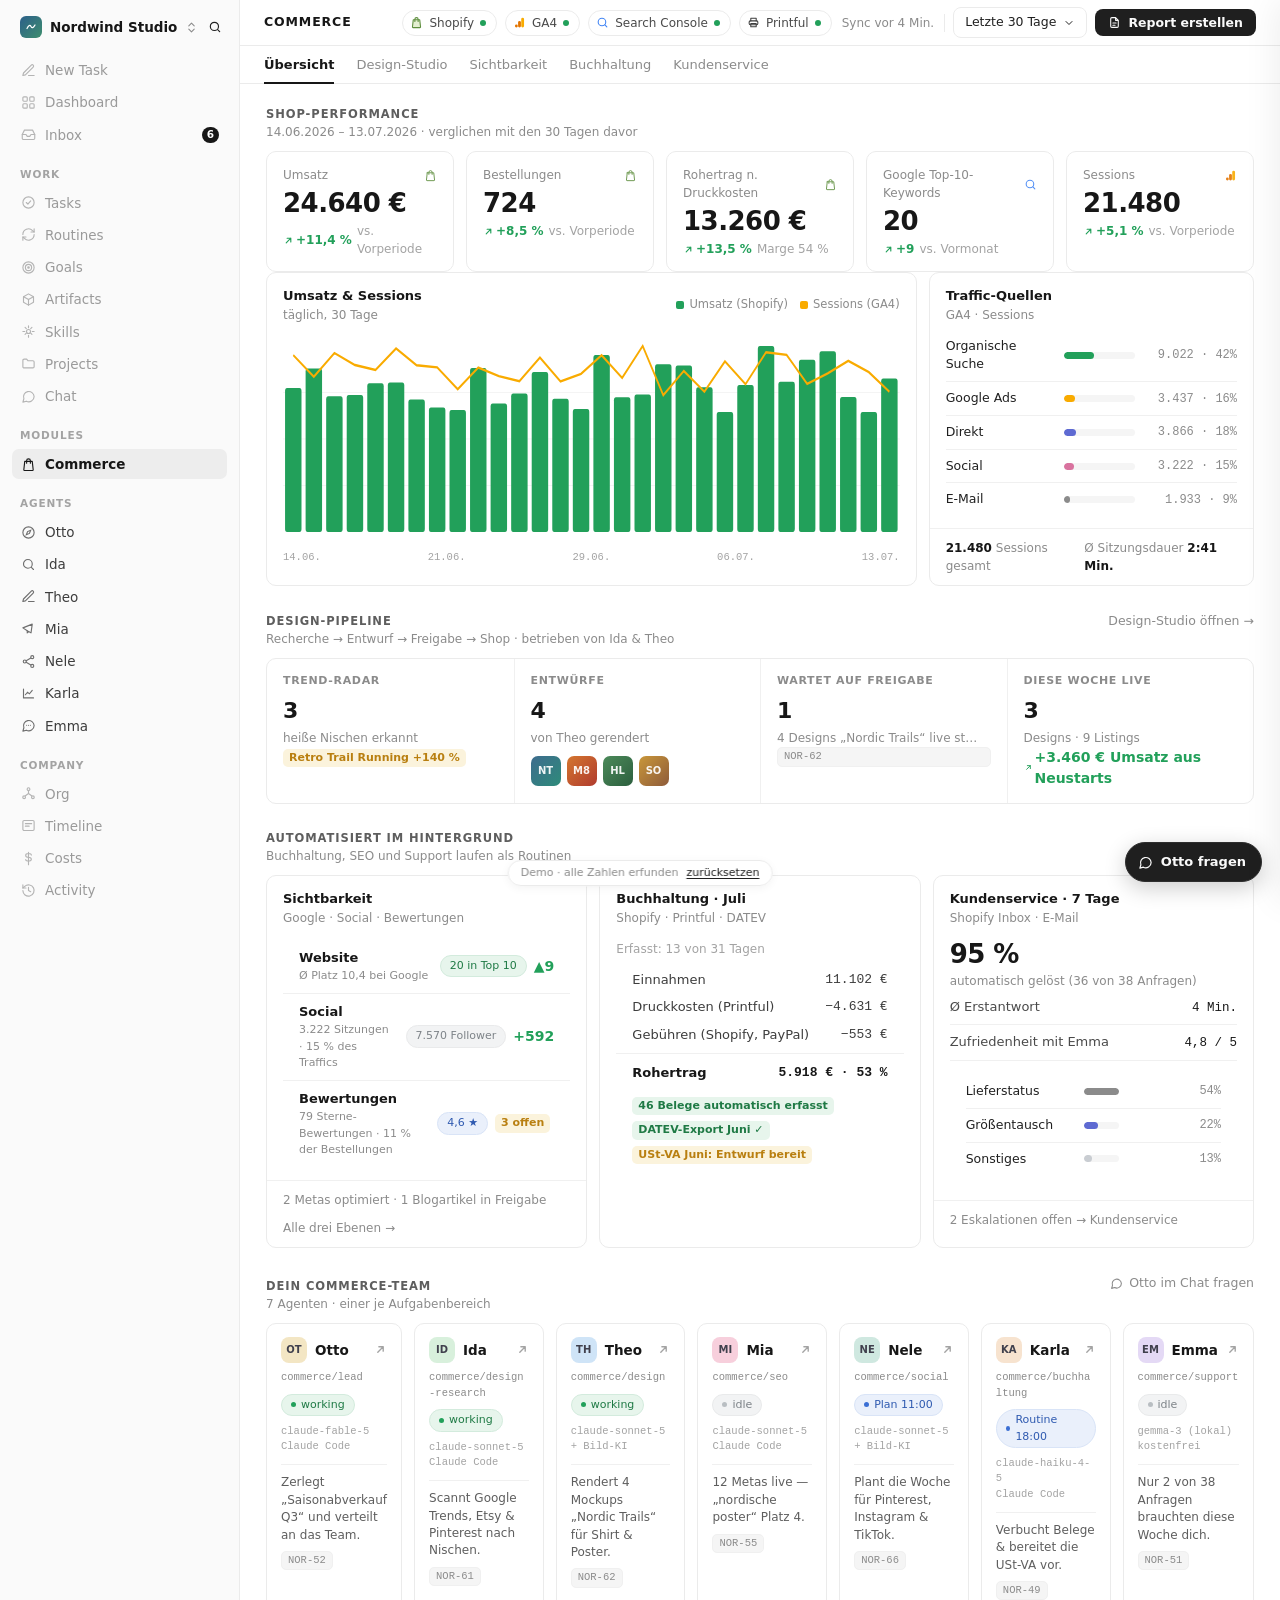
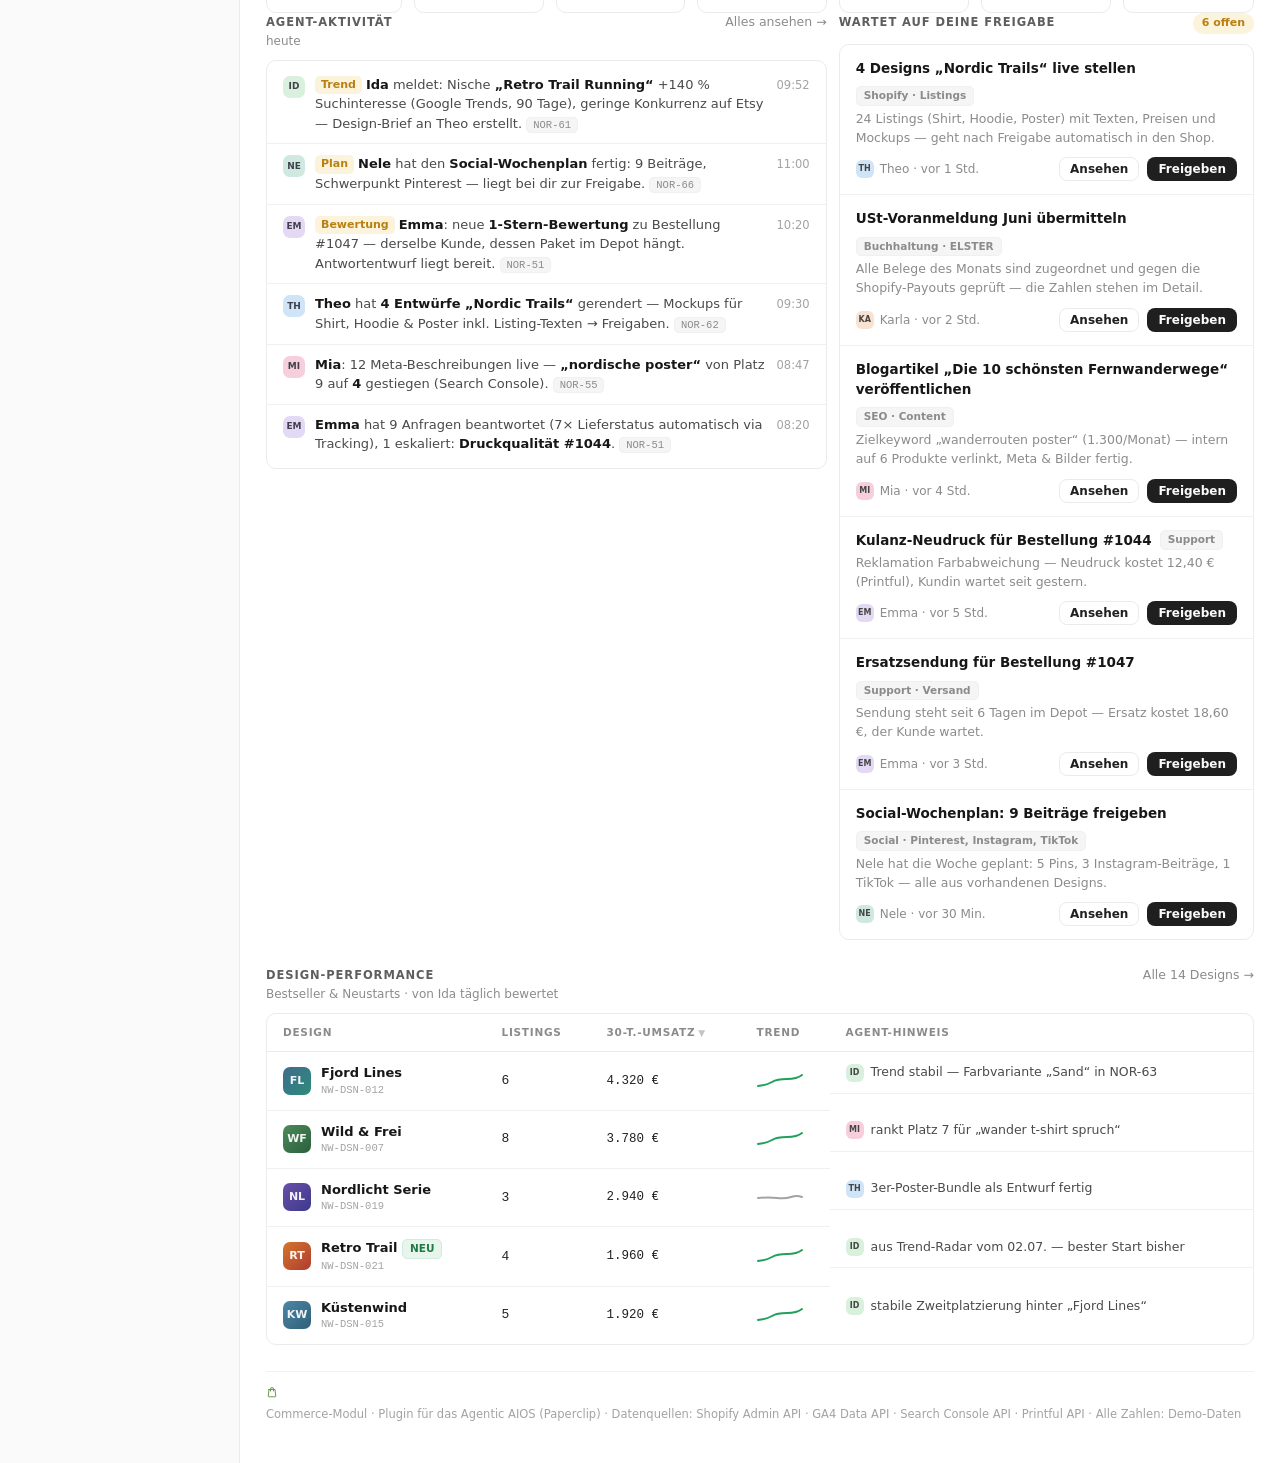
==== commit f3195bc8: "feat: Sichtbarkeits-Reiter mit drei Ebenen (Website, Social, Bewertungen) Aus "SEO & Ranking" wird "" ====
--- a/demo/index.html
+++ b/demo/index.html
@@ -43,6 +43,7 @@
     <a class="nav-item" data-act="openAgent" data-arg="ida"><span class="icon"><svg width="15" height="15" viewBox="0 0 24 24" fill="none" stroke="currentColor" stroke-width="1.8" stroke-linecap="round"><circle cx="11" cy="11" r="7"/><path d="m20 20-3.5-3.5"/></svg></span>Ida</a>
     <a class="nav-item" data-act="openAgent" data-arg="theo"><span class="icon"><svg width="15" height="15" viewBox="0 0 24 24" fill="none" stroke="currentColor" stroke-width="1.8" stroke-linecap="round" stroke-linejoin="round"><path d="M12 20h9"/><path d="M16.5 3.5a2.1 2.1 0 0 1 3 3L7 19l-4 1 1-4Z"/></svg></span>Theo</a>
     <a class="nav-item" data-act="openAgent" data-arg="mia"><span class="icon"><svg width="15" height="15" viewBox="0 0 24 24" fill="none" stroke="currentColor" stroke-width="1.8" stroke-linecap="round" stroke-linejoin="round"><path d="m3 11 15-6-2 14-6-3.5L3 11Z"/><path d="M10 15.5V19l2.5-2"/></svg></span>Mia</a>
+    <a class="nav-item" data-act="openAgent" data-arg="nele"><span class="icon"><svg width="15" height="15" viewBox="0 0 24 24" fill="none" stroke="currentColor" stroke-width="1.8" stroke-linecap="round" stroke-linejoin="round"><circle cx="18" cy="5" r="2.4"/><circle cx="6" cy="12" r="2.4"/><circle cx="18" cy="19" r="2.4"/><path d="m8.3 10.8 7.4-4.3M8.3 13.2l7.4 4.3"/></svg></span>Nele</a>
     <a class="nav-item" data-act="openAgent" data-arg="karla"><span class="icon"><svg width="15" height="15" viewBox="0 0 24 24" fill="none" stroke="currentColor" stroke-width="1.8" stroke-linecap="round"><path d="M4 19V5m0 14h16"/><path d="m7 14 3.5-4 3 2.5L18 7"/></svg></span>Karla</a>
     <a class="nav-item" data-act="openAgent" data-arg="emma"><span class="icon"><svg width="15" height="15" viewBox="0 0 24 24" fill="none" stroke="currentColor" stroke-width="1.8" stroke-linecap="round" stroke-linejoin="round"><path d="M21 12a8.5 8.5 0 0 1-12.4 7.5L3 21l1.6-5.4A8.5 8.5 0 1 1 21 12Z"/><path d="M9 11.5h.01M12 11.5h.01M15 11.5h.01"/></svg></span>Emma</a>
 
@@ -102,7 +103,7 @@
     <div class="tabbar" id="tabbar">
       <span class="tab active" data-act="setTab" data-arg="uebersicht">Übersicht</span>
       <span class="tab" data-act="setTab" data-arg="design">Design-Studio</span>
-      <span class="tab" data-act="setTab" data-arg="seo">SEO &amp; Ranking</span>
+      <span class="tab" data-act="setTab" data-arg="sichtbarkeit">Sichtbarkeit</span>
       <span class="tab" data-act="setTab" data-arg="buchhaltung">Buchhaltung</span>
       <span class="tab" data-act="setTab" data-arg="support">Kundenservice</span>
     </div>
@@ -132,7 +133,10 @@
 <script src="core.js"></script>
 <script src="view-uebersicht.js"></script>
 <script src="view-design.js"></script>
-<script src="view-seo.js"></script>
+<script src="sicht-website.js"></script>
+<script src="sicht-social.js"></script>
+<script src="sicht-reviews.js"></script>
+<script src="view-sichtbarkeit.js"></script>
 <script src="view-buchhaltung.js"></script>
 <script src="view-support.js"></script>
 <script>DEMO.boot();</script>
--- a/demo/app.css
+++ b/demo/app.css
@@ -2,6 +2,13 @@
    Interaktions-Komponenten der Demo — ergänzt base.css (gleiche Token).
    Drawer · Modal · Toast · Chat · Agentenlauf · Palette · Tabellen · Studio
    ========================================================================== */
+
+/* Nele kam mit dem Sichtbarkeits-Reiter dazu — base.css ist die unveränderte
+   Kopie des abgenommenen Mockups, deshalb stehen ihre Farbe und die auf
+   7 Agenten erweiterte Team-Reihe hier. */
+:root { --agent-nele: #CFE8E0; }
+.team-grid { grid-template-columns: repeat(7, 1fr); }
+.agent-role { overflow-wrap: anywhere; }
 
 /* --- Klickbarkeit ---------------------------------------------------------- */
 [data-act] { cursor: pointer; }
@@ -449,7 +456,79 @@
 }
 .demo-flag button:hover { color: #000; }
 
+/* --- Sichtbarkeit: Segment-Umschalter mit Kennzahl ------------------------- */
+.segbar { display: flex; gap: 8px; margin-bottom: 18px; flex-wrap: wrap; }
+.segbig {
+  display: flex; align-items: center; gap: 10px; flex: 1 1 200px;
+  border: 1px solid var(--border); border-radius: 10px; background: #fff;
+  padding: 10px 14px; cursor: pointer; font: inherit; text-align: left;
+  transition: border-color .12s, background .12s;
+}
+.segbig:hover { border-color: #DCDCDC; background: #FCFCFC; }
+.segbig.on { border-color: var(--fg-strong); background: #FBFBFB; }
+.segbig-ico { width: 26px; height: 26px; border-radius: 8px; flex: none; display: flex; align-items: center; justify-content: center; }
+.segbig-ico svg { width: 14px; height: 14px; }
+.segbig-t { font-size: 13px; font-weight: 600; color: #5E5E5E; }
+.segbig.on .segbig-t { color: var(--fg-strong); }
+.segbig-v { font-size: 12px; color: var(--muted-fg); margin-top: 1px; }
+.segbig-v b { color: var(--fg-strong); font-weight: 600; }
+
+/* --- Social ---------------------------------------------------------------- */
+.ch-dot { width: 9px; height: 9px; border-radius: 50%; flex: none; }
+.ch-head { display: flex; align-items: center; gap: 8px; }
+.ch-name { font-size: 13.5px; font-weight: 600; color: var(--fg-strong); }
+.post-grid { display: grid; grid-template-columns: repeat(4, 1fr); gap: 12px; }
+.post-art {
+  height: 96px; border-radius: 9px 9px 0 0; display: flex; align-items: flex-end;
+  padding: 9px 11px; color: rgba(255,255,255,.95); font-size: 11px; font-weight: 600;
+  position: relative; overflow: hidden;
+}
+.post-kind {
+  position: absolute; top: 8px; right: 8px; background: rgba(0,0,0,.32);
+  border-radius: 5px; padding: 1px 7px; font-size: 10px; font-weight: 600; backdrop-filter: blur(3px);
+}
+.post-body { padding: 10px 12px 11px; }
+.post-title { font-size: 12.5px; font-weight: 600; color: var(--fg-strong); line-height: 1.35; }
+.post-meta { font-size: 11px; color: var(--muted-fg); margin-top: 5px; display: flex; gap: 8px; flex-wrap: wrap; }
+.plan-list { display: flex; flex-direction: column; }
+.plan-row {
+  display: flex; align-items: center; gap: 10px; padding: 9px 0;
+  border-bottom: 1px solid var(--border-soft);
+}
+.plan-row:last-child { border-bottom: none; }
+.plan-main { display: flex; flex-direction: column; font-size: 12.5px; color: var(--fg); }
+.plan-main b { font-weight: 600; color: var(--fg-strong); }
+.plan-sub { font-size: 11px; color: var(--muted-fg); margin-top: 2px; }
+
+/* --- Bewertungen ----------------------------------------------------------- */
+.stars { display: inline-flex; gap: 1px; vertical-align: -1px; }
+.stars svg { width: 13px; height: 13px; }
+.stars .s-on { color: #E8A33D; }
+.stars .s-off { color: #DEDEDE; }
+.stars.lg svg { width: 17px; height: 17px; }
+.rating-hero { display: flex; align-items: center; gap: 16px; flex-wrap: wrap; }
+.rating-num { font-size: 40px; font-weight: 700; letter-spacing: -.03em; color: var(--fg-strong); line-height: 1; }
+.rv-row { padding: 13px 16px; border-bottom: 1px solid var(--border-soft); }
+.rv-row:last-child { border-bottom: none; }
+.rv-row.open { background: #FFFDF7; }
+.rv-head { display: flex; align-items: center; gap: 9px; flex-wrap: wrap; }
+.rv-title { font-size: 13.5px; font-weight: 600; color: var(--fg-strong); }
+.rv-meta { font-size: 11.5px; color: var(--muted-fg-2); margin-left: auto; white-space: nowrap; }
+.rv-text { font-size: 12.5px; color: #4A4A4A; line-height: 1.55; margin: 6px 0 0; }
+.rv-prod { font-size: 11.5px; color: var(--muted-fg); margin-top: 4px; display: flex; align-items: center; gap: 6px; }
+.rv-reply {
+  margin: 9px 0 0 0; padding: 9px 11px; border-radius: 8px;
+  background: var(--sidebar); border-left: 2px solid var(--border);
+  font-size: 12.5px; color: #4A4A4A; line-height: 1.55;
+}
+.rv-reply-k { font-size: 11px; color: var(--muted-fg-2); margin-bottom: 3px; }
+.dist-row { display: grid; grid-template-columns: 46px 1fr 58px; align-items: center; gap: 10px; padding: 4px 0; }
+.dist-row .traffic-bar { height: 7px; }
+.dist-k { font-size: 12px; color: var(--muted-fg); display: flex; align-items: center; gap: 3px; }
+.dist-v { font-size: 11.5px; color: var(--muted-fg); text-align: right; font-family: var(--mono); }
+
 @media (max-width: 1180px) {
+  .post-grid { grid-template-columns: repeat(2, 1fr); }
   .trio-grid { grid-template-columns: 1fr; }
   .pipeline-grid { grid-template-columns: repeat(2, 1fr); }
   .pipeline-col:nth-child(3) { border-left: none; }
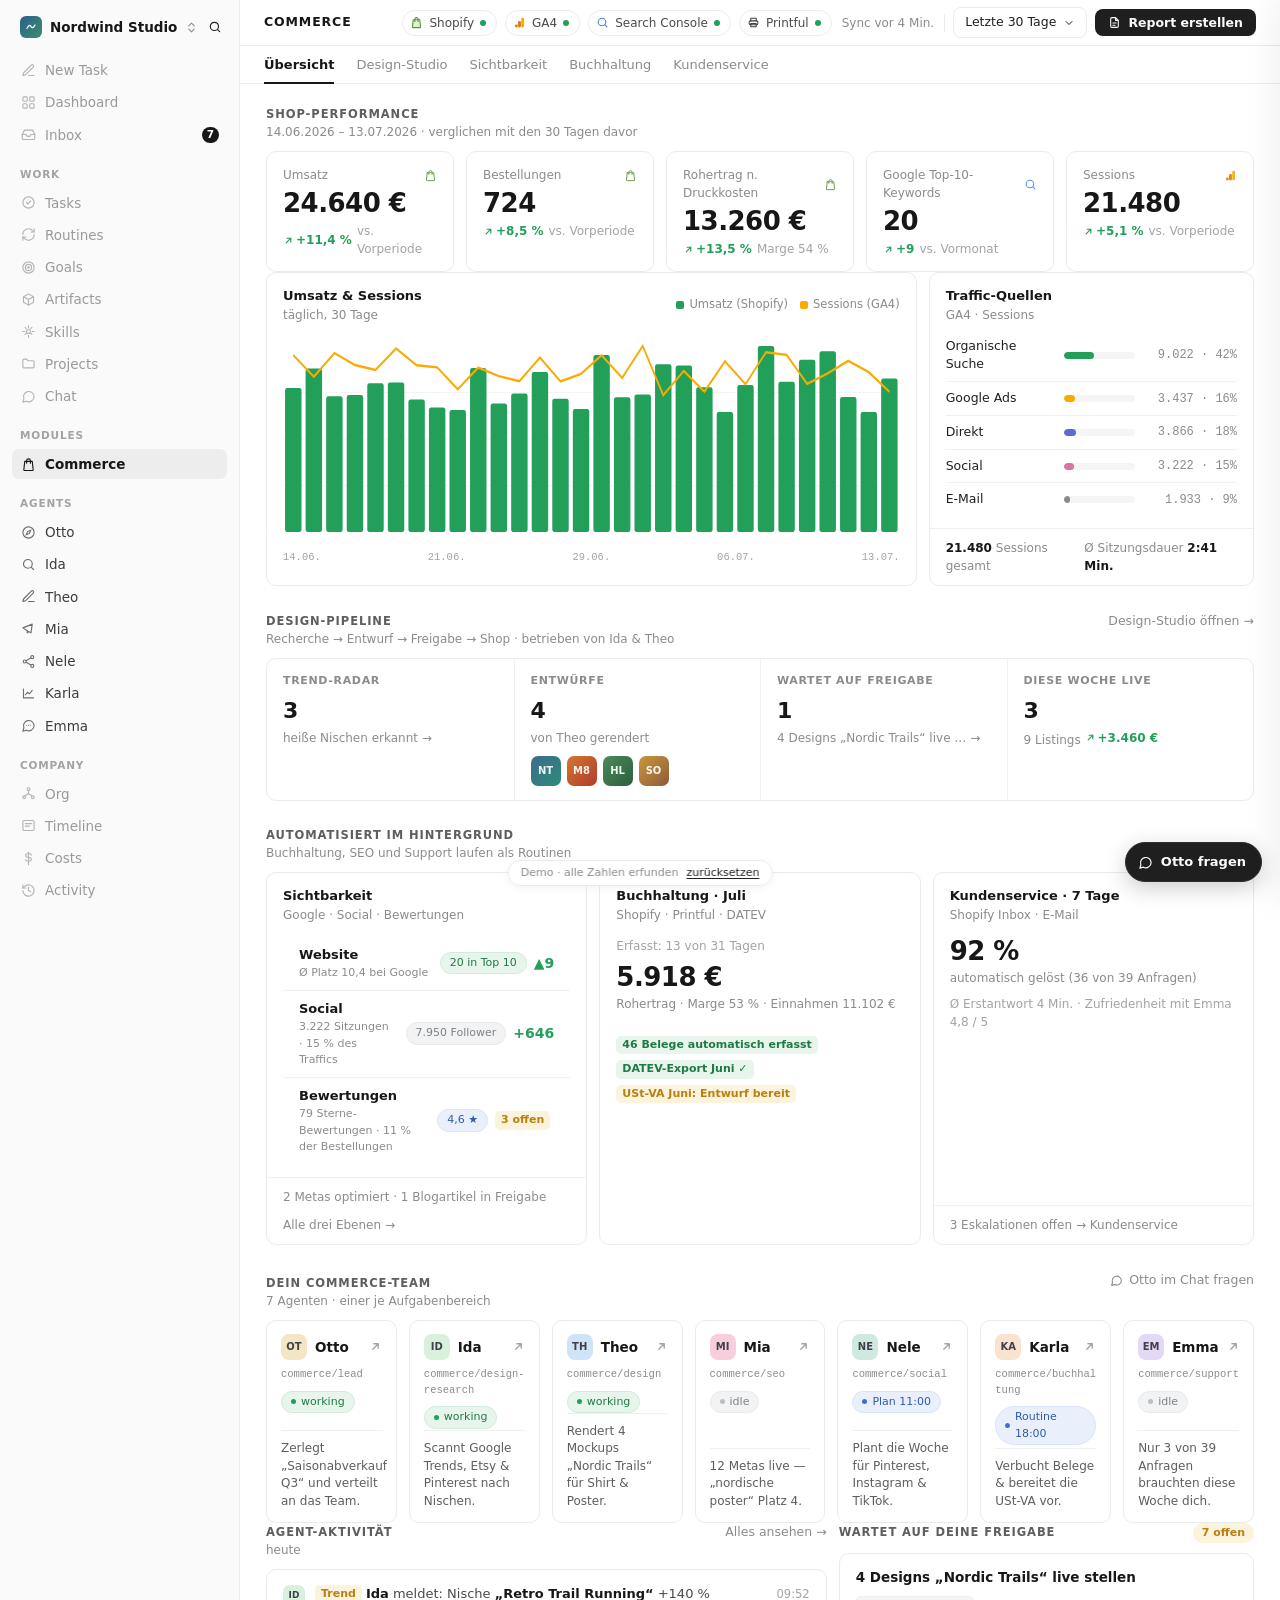
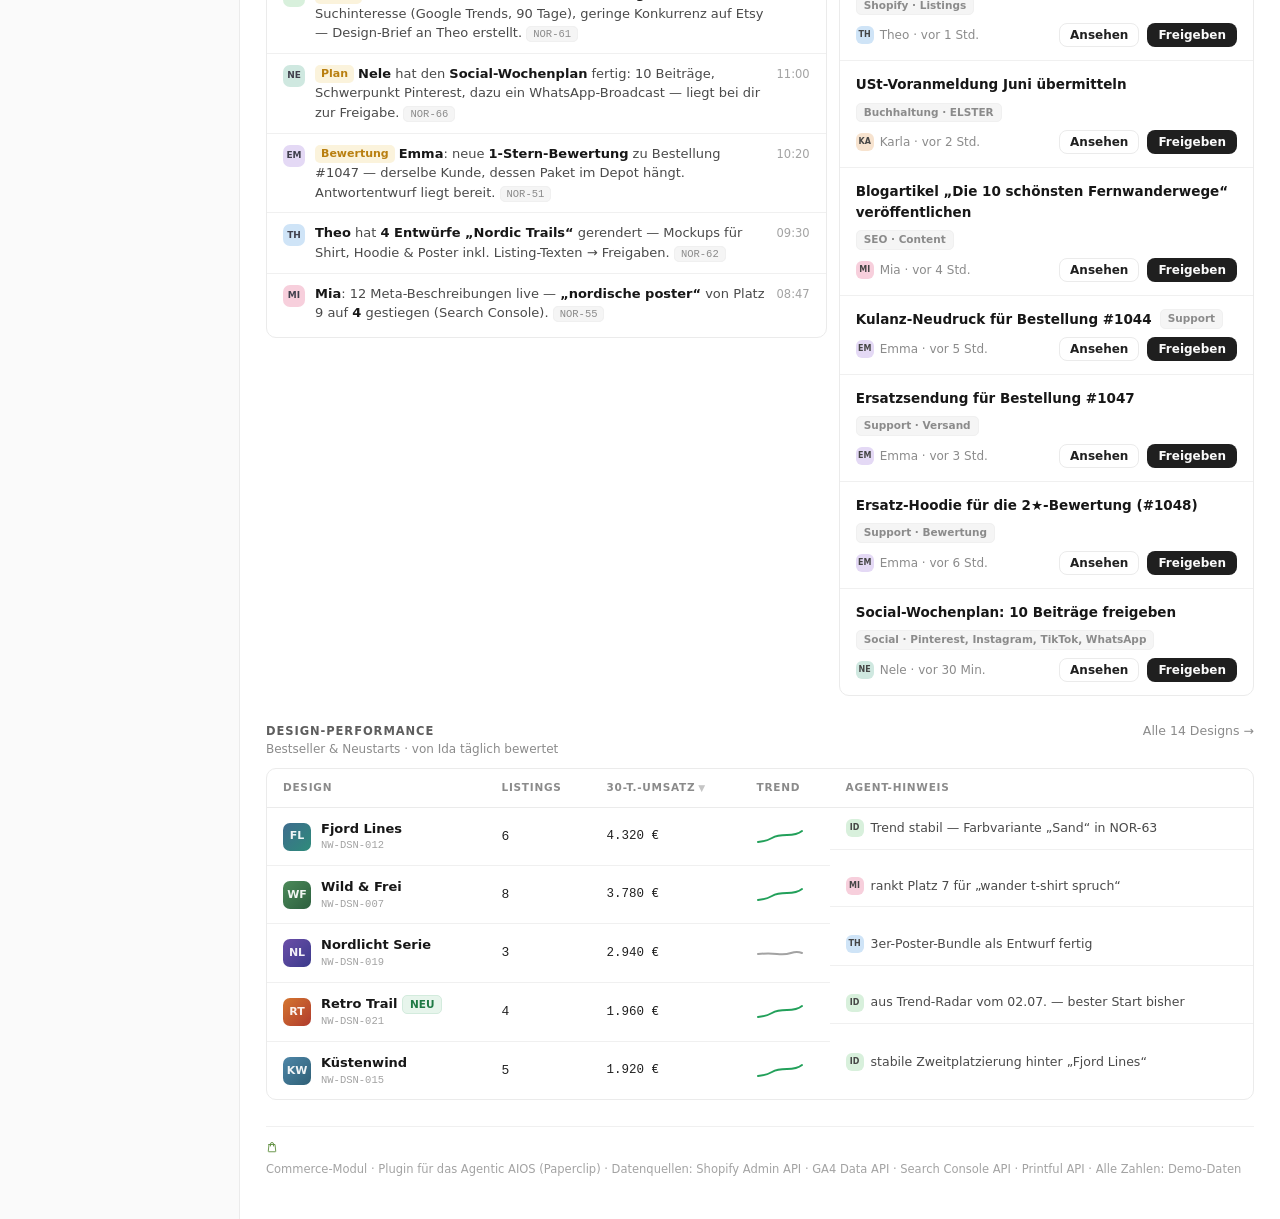
==== commit 62419868: "feat: Gauntlet Runde 1 -- Ruhe, Disclosure, Klickkarten in allen Reitern Blind-A/B-Loop gegen Screen" ====
--- a/demo/index.html
+++ b/demo/index.html
@@ -22,40 +22,40 @@
       <span class="company-search" data-act="palette" title="Springen zu … (Strg+K)"><svg width="14" height="14" viewBox="0 0 24 24" fill="none" stroke="currentColor" stroke-width="2" stroke-linecap="round"><circle cx="11" cy="11" r="7"/><path d="m20 20-3.5-3.5"/></svg></span>
     </div>
 
-    <a class="nav-item demo-off" data-act="navBlocked" data-arg="New Task"><span class="icon"><svg width="15" height="15" viewBox="0 0 24 24" fill="none" stroke="currentColor" stroke-width="1.8" stroke-linecap="round" stroke-linejoin="round"><path d="M12 20h9"/><path d="M16.5 3.5a2.1 2.1 0 0 1 3 3L7 19l-4 1 1-4Z"/></svg></span>New Task</a>
-    <a class="nav-item demo-off" data-act="navBlocked" data-arg="Dashboard"><span class="icon"><svg width="15" height="15" viewBox="0 0 24 24" fill="none" stroke="currentColor" stroke-width="1.8"><rect x="3" y="3" width="7" height="7" rx="1.5"/><rect x="14" y="3" width="7" height="7" rx="1.5"/><rect x="3" y="14" width="7" height="7" rx="1.5"/><rect x="14" y="14" width="7" height="7" rx="1.5"/></svg></span>Dashboard</a>
-    <a class="nav-item demo-off" data-act="navBlocked" data-arg="Inbox"><span class="icon"><svg width="15" height="15" viewBox="0 0 24 24" fill="none" stroke="currentColor" stroke-width="1.8" stroke-linecap="round" stroke-linejoin="round"><path d="M22 12h-6l-2 3h-4l-2-3H2"/><path d="M5.5 5h13L22 12v6a2 2 0 0 1-2 2H4a2 2 0 0 1-2-2v-6Z"/></svg></span>Inbox<span class="nav-badge" id="inboxBadge">4</span></a>
+    <a class="nav-item demo-off" href="#" data-act="navBlocked" data-arg="New Task"><span class="icon"><svg width="15" height="15" viewBox="0 0 24 24" fill="none" stroke="currentColor" stroke-width="1.8" stroke-linecap="round" stroke-linejoin="round"><path d="M12 20h9"/><path d="M16.5 3.5a2.1 2.1 0 0 1 3 3L7 19l-4 1 1-4Z"/></svg></span>New Task</a>
+    <a class="nav-item demo-off" href="#" data-act="navBlocked" data-arg="Dashboard"><span class="icon"><svg width="15" height="15" viewBox="0 0 24 24" fill="none" stroke="currentColor" stroke-width="1.8"><rect x="3" y="3" width="7" height="7" rx="1.5"/><rect x="14" y="3" width="7" height="7" rx="1.5"/><rect x="3" y="14" width="7" height="7" rx="1.5"/><rect x="14" y="14" width="7" height="7" rx="1.5"/></svg></span>Dashboard</a>
+    <a class="nav-item demo-off" href="#" data-act="navBlocked" data-arg="Inbox"><span class="icon"><svg width="15" height="15" viewBox="0 0 24 24" fill="none" stroke="currentColor" stroke-width="1.8" stroke-linecap="round" stroke-linejoin="round"><path d="M22 12h-6l-2 3h-4l-2-3H2"/><path d="M5.5 5h13L22 12v6a2 2 0 0 1-2 2H4a2 2 0 0 1-2-2v-6Z"/></svg></span>Inbox<span class="nav-badge" id="inboxBadge">4</span></a>
 
     <div class="nav-label">Work</div>
-    <a class="nav-item demo-off" data-act="navBlocked" data-arg="Tasks"><span class="icon"><svg width="15" height="15" viewBox="0 0 24 24" fill="none" stroke="currentColor" stroke-width="1.8" stroke-linecap="round" stroke-linejoin="round"><circle cx="12" cy="12" r="9"/><path d="m8.5 12 2.5 2.5 4.5-5"/></svg></span>Tasks</a>
-    <a class="nav-item demo-off" data-act="navBlocked" data-arg="Routines"><span class="icon"><svg width="15" height="15" viewBox="0 0 24 24" fill="none" stroke="currentColor" stroke-width="1.8" stroke-linecap="round" stroke-linejoin="round"><path d="M3 12a9 9 0 0 1 15.5-6.3L21 8"/><path d="M21 3v5h-5"/><path d="M21 12a9 9 0 0 1-15.5 6.3L3 16"/><path d="M3 21v-5h5"/></svg></span>Routines</a>
-    <a class="nav-item demo-off" data-act="navBlocked" data-arg="Goals"><span class="icon"><svg width="15" height="15" viewBox="0 0 24 24" fill="none" stroke="currentColor" stroke-width="1.8"><circle cx="12" cy="12" r="9"/><circle cx="12" cy="12" r="5"/><circle cx="12" cy="12" r="1.2" fill="currentColor"/></svg></span>Goals</a>
-    <a class="nav-item demo-off" data-act="navBlocked" data-arg="Artifacts"><span class="icon"><svg width="15" height="15" viewBox="0 0 24 24" fill="none" stroke="currentColor" stroke-width="1.8" stroke-linecap="round" stroke-linejoin="round"><path d="m12 3 8 4.5v9L12 21l-8-4.5v-9L12 3Z"/><path d="M12 12 4.2 7.6M12 12l7.8-4.4M12 12v9"/></svg></span>Artifacts</a>
-    <a class="nav-item demo-off" data-act="navBlocked" data-arg="Skills"><span class="icon"><svg width="15" height="15" viewBox="0 0 24 24" fill="none" stroke="currentColor" stroke-width="1.8" stroke-linecap="round"><path d="M12 3v3m0 12v3m9-9h-3M6 12H3m14.5-6.5-2 2m-7 7-2 2m11 0-2-2m-7-7-2-2"/><circle cx="12" cy="12" r="3.2"/></svg></span>Skills</a>
-    <a class="nav-item demo-off" data-act="navBlocked" data-arg="Projects"><span class="icon"><svg width="15" height="15" viewBox="0 0 24 24" fill="none" stroke="currentColor" stroke-width="1.8" stroke-linecap="round" stroke-linejoin="round"><path d="M3 7a2 2 0 0 1 2-2h4l2 2.5h8a2 2 0 0 1 2 2V17a2 2 0 0 1-2 2H5a2 2 0 0 1-2-2Z"/></svg></span>Projects</a>
-    <a class="nav-item demo-off" data-act="navBlocked" data-arg="Chat"><span class="icon"><svg width="15" height="15" viewBox="0 0 24 24" fill="none" stroke="currentColor" stroke-width="1.8" stroke-linecap="round" stroke-linejoin="round"><path d="M21 12a8.5 8.5 0 0 1-12.4 7.5L3 21l1.6-5.4A8.5 8.5 0 1 1 21 12Z"/></svg></span>Chat</a>
+    <a class="nav-item demo-off" href="#" data-act="navBlocked" data-arg="Tasks"><span class="icon"><svg width="15" height="15" viewBox="0 0 24 24" fill="none" stroke="currentColor" stroke-width="1.8" stroke-linecap="round" stroke-linejoin="round"><circle cx="12" cy="12" r="9"/><path d="m8.5 12 2.5 2.5 4.5-5"/></svg></span>Tasks</a>
+    <a class="nav-item demo-off" href="#" data-act="navBlocked" data-arg="Routines"><span class="icon"><svg width="15" height="15" viewBox="0 0 24 24" fill="none" stroke="currentColor" stroke-width="1.8" stroke-linecap="round" stroke-linejoin="round"><path d="M3 12a9 9 0 0 1 15.5-6.3L21 8"/><path d="M21 3v5h-5"/><path d="M21 12a9 9 0 0 1-15.5 6.3L3 16"/><path d="M3 21v-5h5"/></svg></span>Routines</a>
+    <a class="nav-item demo-off" href="#" data-act="navBlocked" data-arg="Goals"><span class="icon"><svg width="15" height="15" viewBox="0 0 24 24" fill="none" stroke="currentColor" stroke-width="1.8"><circle cx="12" cy="12" r="9"/><circle cx="12" cy="12" r="5"/><circle cx="12" cy="12" r="1.2" fill="currentColor"/></svg></span>Goals</a>
+    <a class="nav-item demo-off" href="#" data-act="navBlocked" data-arg="Artifacts"><span class="icon"><svg width="15" height="15" viewBox="0 0 24 24" fill="none" stroke="currentColor" stroke-width="1.8" stroke-linecap="round" stroke-linejoin="round"><path d="m12 3 8 4.5v9L12 21l-8-4.5v-9L12 3Z"/><path d="M12 12 4.2 7.6M12 12l7.8-4.4M12 12v9"/></svg></span>Artifacts</a>
+    <a class="nav-item demo-off" href="#" data-act="navBlocked" data-arg="Skills"><span class="icon"><svg width="15" height="15" viewBox="0 0 24 24" fill="none" stroke="currentColor" stroke-width="1.8" stroke-linecap="round"><path d="M12 3v3m0 12v3m9-9h-3M6 12H3m14.5-6.5-2 2m-7 7-2 2m11 0-2-2m-7-7-2-2"/><circle cx="12" cy="12" r="3.2"/></svg></span>Skills</a>
+    <a class="nav-item demo-off" href="#" data-act="navBlocked" data-arg="Projects"><span class="icon"><svg width="15" height="15" viewBox="0 0 24 24" fill="none" stroke="currentColor" stroke-width="1.8" stroke-linecap="round" stroke-linejoin="round"><path d="M3 7a2 2 0 0 1 2-2h4l2 2.5h8a2 2 0 0 1 2 2V17a2 2 0 0 1-2 2H5a2 2 0 0 1-2-2Z"/></svg></span>Projects</a>
+    <a class="nav-item demo-off" href="#" data-act="navBlocked" data-arg="Chat"><span class="icon"><svg width="15" height="15" viewBox="0 0 24 24" fill="none" stroke="currentColor" stroke-width="1.8" stroke-linecap="round" stroke-linejoin="round"><path d="M21 12a8.5 8.5 0 0 1-12.4 7.5L3 21l1.6-5.4A8.5 8.5 0 1 1 21 12Z"/></svg></span>Chat</a>
 
     <div class="nav-label">Modules</div>
-    <a class="nav-item active" data-act="setTab" data-arg="uebersicht"><span class="icon"><svg width="15" height="15" viewBox="0 0 24 24" fill="none" stroke="currentColor" stroke-width="1.8" stroke-linecap="round" stroke-linejoin="round"><path d="M6 7h12l1.5 13.5a1 1 0 0 1-1 1H5.5a1 1 0 0 1-1-1L6 7Z"/><path d="M9 10V6a3 3 0 0 1 6 0v4"/></svg></span>Commerce</a>
+    <a class="nav-item active" href="#" data-act="setTab" data-arg="uebersicht"><span class="icon"><svg width="15" height="15" viewBox="0 0 24 24" fill="none" stroke="currentColor" stroke-width="1.8" stroke-linecap="round" stroke-linejoin="round"><path d="M6 7h12l1.5 13.5a1 1 0 0 1-1 1H5.5a1 1 0 0 1-1-1L6 7Z"/><path d="M9 10V6a3 3 0 0 1 6 0v4"/></svg></span>Commerce</a>
 
     <div class="nav-label">Agents</div>
-    <a class="nav-item" data-act="openAgent" data-arg="otto"><span class="icon"><svg width="15" height="15" viewBox="0 0 24 24" fill="none" stroke="currentColor" stroke-width="1.8" stroke-linecap="round"><circle cx="12" cy="12" r="9"/><path d="m15.5 8.5-2 5-5 2 2-5Z"/></svg></span>Otto</a>
-    <a class="nav-item" data-act="openAgent" data-arg="ida"><span class="icon"><svg width="15" height="15" viewBox="0 0 24 24" fill="none" stroke="currentColor" stroke-width="1.8" stroke-linecap="round"><circle cx="11" cy="11" r="7"/><path d="m20 20-3.5-3.5"/></svg></span>Ida</a>
-    <a class="nav-item" data-act="openAgent" data-arg="theo"><span class="icon"><svg width="15" height="15" viewBox="0 0 24 24" fill="none" stroke="currentColor" stroke-width="1.8" stroke-linecap="round" stroke-linejoin="round"><path d="M12 20h9"/><path d="M16.5 3.5a2.1 2.1 0 0 1 3 3L7 19l-4 1 1-4Z"/></svg></span>Theo</a>
-    <a class="nav-item" data-act="openAgent" data-arg="mia"><span class="icon"><svg width="15" height="15" viewBox="0 0 24 24" fill="none" stroke="currentColor" stroke-width="1.8" stroke-linecap="round" stroke-linejoin="round"><path d="m3 11 15-6-2 14-6-3.5L3 11Z"/><path d="M10 15.5V19l2.5-2"/></svg></span>Mia</a>
-    <a class="nav-item" data-act="openAgent" data-arg="nele"><span class="icon"><svg width="15" height="15" viewBox="0 0 24 24" fill="none" stroke="currentColor" stroke-width="1.8" stroke-linecap="round" stroke-linejoin="round"><circle cx="18" cy="5" r="2.4"/><circle cx="6" cy="12" r="2.4"/><circle cx="18" cy="19" r="2.4"/><path d="m8.3 10.8 7.4-4.3M8.3 13.2l7.4 4.3"/></svg></span>Nele</a>
-    <a class="nav-item" data-act="openAgent" data-arg="karla"><span class="icon"><svg width="15" height="15" viewBox="0 0 24 24" fill="none" stroke="currentColor" stroke-width="1.8" stroke-linecap="round"><path d="M4 19V5m0 14h16"/><path d="m7 14 3.5-4 3 2.5L18 7"/></svg></span>Karla</a>
-    <a class="nav-item" data-act="openAgent" data-arg="emma"><span class="icon"><svg width="15" height="15" viewBox="0 0 24 24" fill="none" stroke="currentColor" stroke-width="1.8" stroke-linecap="round" stroke-linejoin="round"><path d="M21 12a8.5 8.5 0 0 1-12.4 7.5L3 21l1.6-5.4A8.5 8.5 0 1 1 21 12Z"/><path d="M9 11.5h.01M12 11.5h.01M15 11.5h.01"/></svg></span>Emma</a>
+    <a class="nav-item" href="#" data-act="openAgent" data-arg="otto"><span class="icon"><svg width="15" height="15" viewBox="0 0 24 24" fill="none" stroke="currentColor" stroke-width="1.8" stroke-linecap="round"><circle cx="12" cy="12" r="9"/><path d="m15.5 8.5-2 5-5 2 2-5Z"/></svg></span>Otto</a>
+    <a class="nav-item" href="#" data-act="openAgent" data-arg="ida"><span class="icon"><svg width="15" height="15" viewBox="0 0 24 24" fill="none" stroke="currentColor" stroke-width="1.8" stroke-linecap="round"><circle cx="11" cy="11" r="7"/><path d="m20 20-3.5-3.5"/></svg></span>Ida</a>
+    <a class="nav-item" href="#" data-act="openAgent" data-arg="theo"><span class="icon"><svg width="15" height="15" viewBox="0 0 24 24" fill="none" stroke="currentColor" stroke-width="1.8" stroke-linecap="round" stroke-linejoin="round"><path d="M12 20h9"/><path d="M16.5 3.5a2.1 2.1 0 0 1 3 3L7 19l-4 1 1-4Z"/></svg></span>Theo</a>
+    <a class="nav-item" href="#" data-act="openAgent" data-arg="mia"><span class="icon"><svg width="15" height="15" viewBox="0 0 24 24" fill="none" stroke="currentColor" stroke-width="1.8" stroke-linecap="round" stroke-linejoin="round"><path d="m3 11 15-6-2 14-6-3.5L3 11Z"/><path d="M10 15.5V19l2.5-2"/></svg></span>Mia</a>
+    <a class="nav-item" href="#" data-act="openAgent" data-arg="nele"><span class="icon"><svg width="15" height="15" viewBox="0 0 24 24" fill="none" stroke="currentColor" stroke-width="1.8" stroke-linecap="round" stroke-linejoin="round"><circle cx="18" cy="5" r="2.4"/><circle cx="6" cy="12" r="2.4"/><circle cx="18" cy="19" r="2.4"/><path d="m8.3 10.8 7.4-4.3M8.3 13.2l7.4 4.3"/></svg></span>Nele</a>
+    <a class="nav-item" href="#" data-act="openAgent" data-arg="karla"><span class="icon"><svg width="15" height="15" viewBox="0 0 24 24" fill="none" stroke="currentColor" stroke-width="1.8" stroke-linecap="round"><path d="M4 19V5m0 14h16"/><path d="m7 14 3.5-4 3 2.5L18 7"/></svg></span>Karla</a>
+    <a class="nav-item" href="#" data-act="openAgent" data-arg="emma"><span class="icon"><svg width="15" height="15" viewBox="0 0 24 24" fill="none" stroke="currentColor" stroke-width="1.8" stroke-linecap="round" stroke-linejoin="round"><path d="M21 12a8.5 8.5 0 0 1-12.4 7.5L3 21l1.6-5.4A8.5 8.5 0 1 1 21 12Z"/><path d="M9 11.5h.01M12 11.5h.01M15 11.5h.01"/></svg></span>Emma</a>
 
     <div class="nav-label">Company</div>
-    <a class="nav-item demo-off" data-act="navBlocked" data-arg="Org"><span class="icon"><svg width="15" height="15" viewBox="0 0 24 24" fill="none" stroke="currentColor" stroke-width="1.8"><circle cx="12" cy="5" r="2.2"/><circle cx="5" cy="18" r="2.2"/><circle cx="19" cy="18" r="2.2"/><path d="M12 7.5V12m0 0-5.5 4M12 12l5.5 4"/></svg></span>Org</a>
-    <a class="nav-item demo-off" data-act="navBlocked" data-arg="Timeline"><span class="icon"><svg width="15" height="15" viewBox="0 0 24 24" fill="none" stroke="currentColor" stroke-width="1.8" stroke-linecap="round"><rect x="3" y="4" width="18" height="16" rx="2"/><path d="M7 9h10M7 13h6"/></svg></span>Timeline</a>
-    <a class="nav-item demo-off" data-act="navBlocked" data-arg="Costs"><span class="icon"><svg width="15" height="15" viewBox="0 0 24 24" fill="none" stroke="currentColor" stroke-width="1.8" stroke-linecap="round"><path d="M12 2v20M16.5 6.5c0-1.5-2-2.5-4.5-2.5S7.5 5 7.5 7 9 9.8 12 10s4.5 1.3 4.5 3-2 3-4.5 3-4.5-1-4.5-2.5"/></svg></span>Costs</a>
-    <a class="nav-item demo-off" data-act="navBlocked" data-arg="Activity"><span class="icon"><svg width="15" height="15" viewBox="0 0 24 24" fill="none" stroke="currentColor" stroke-width="1.8" stroke-linecap="round" stroke-linejoin="round"><path d="M3 12a9 9 0 1 0 3-6.7L3 8"/><path d="M3 3v5h5"/><path d="M12 7v5l3.5 2"/></svg></span>Activity</a>
-    <a class="nav-item demo-off" data-act="navBlocked" data-arg="Settings"><span class="icon"><svg width="15" height="15" viewBox="0 0 24 24" fill="none" stroke="currentColor" stroke-width="1.8" stroke-linecap="round" stroke-linejoin="round"><circle cx="12" cy="12" r="3"/><path d="M19 12a7 7 0 0 0-.15-1.45l2-1.55-2-3.46-2.37.96A7 7 0 0 0 14 5.3L13.7 3h-3.4L10 5.3a7 7 0 0 0-2.48 1.2l-2.37-.96-2 3.46 2 1.55A7 7 0 0 0 5 12c0 .5.05.98.15 1.45l-2 1.55 2 3.46 2.37-.96c.74.55 1.58.97 2.48 1.2l.3 2.3h3.4l.3-2.3a7 7 0 0 0 2.48-1.2l2.37.96 2-3.46-2-1.55c.1-.47.15-.95.15-1.45Z"/></svg></span>Settings</a>
+    <a class="nav-item demo-off" href="#" data-act="navBlocked" data-arg="Org"><span class="icon"><svg width="15" height="15" viewBox="0 0 24 24" fill="none" stroke="currentColor" stroke-width="1.8"><circle cx="12" cy="5" r="2.2"/><circle cx="5" cy="18" r="2.2"/><circle cx="19" cy="18" r="2.2"/><path d="M12 7.5V12m0 0-5.5 4M12 12l5.5 4"/></svg></span>Org</a>
+    <a class="nav-item demo-off" href="#" data-act="navBlocked" data-arg="Timeline"><span class="icon"><svg width="15" height="15" viewBox="0 0 24 24" fill="none" stroke="currentColor" stroke-width="1.8" stroke-linecap="round"><rect x="3" y="4" width="18" height="16" rx="2"/><path d="M7 9h10M7 13h6"/></svg></span>Timeline</a>
+    <a class="nav-item demo-off" href="#" data-act="navBlocked" data-arg="Costs"><span class="icon"><svg width="15" height="15" viewBox="0 0 24 24" fill="none" stroke="currentColor" stroke-width="1.8" stroke-linecap="round"><path d="M12 2v20M16.5 6.5c0-1.5-2-2.5-4.5-2.5S7.5 5 7.5 7 9 9.8 12 10s4.5 1.3 4.5 3-2 3-4.5 3-4.5-1-4.5-2.5"/></svg></span>Costs</a>
+    <a class="nav-item demo-off" href="#" data-act="navBlocked" data-arg="Activity"><span class="icon"><svg width="15" height="15" viewBox="0 0 24 24" fill="none" stroke="currentColor" stroke-width="1.8" stroke-linecap="round" stroke-linejoin="round"><path d="M3 12a9 9 0 1 0 3-6.7L3 8"/><path d="M3 3v5h5"/><path d="M12 7v5l3.5 2"/></svg></span>Activity</a>
+    <a class="nav-item demo-off" href="#" data-act="navBlocked" data-arg="Settings"><span class="icon"><svg width="15" height="15" viewBox="0 0 24 24" fill="none" stroke="currentColor" stroke-width="1.8" stroke-linecap="round" stroke-linejoin="round"><circle cx="12" cy="12" r="3"/><path d="M19 12a7 7 0 0 0-.15-1.45l2-1.55-2-3.46-2.37.96A7 7 0 0 0 14 5.3L13.7 3h-3.4L10 5.3a7 7 0 0 0-2.48 1.2l-2.37-.96-2 3.46 2 1.55A7 7 0 0 0 5 12c0 .5.05.98.15 1.45l-2 1.55 2 3.46 2.37-.96c.74.55 1.58.97 2.48 1.2l.3 2.3h3.4l.3-2.3a7 7 0 0 0 2.48-1.2l2.37.96 2-3.46-2-1.55c.1-.47.15-.95.15-1.45Z"/></svg></span>Settings</a>
 
     <div class="sidebar-spacer"></div>
-    <div class="sidebar-user">
+    <div class="sidebar-user" data-act="navBlocked" data-arg="Board">
       <span class="avatar dark">BO</span>
       <span>Board</span>
     </div>
--- a/demo/app.css
+++ b/demo/app.css
@@ -10,13 +10,64 @@
 .team-grid { grid-template-columns: repeat(7, 1fr); }
 .agent-role { overflow-wrap: anywhere; }
 
+/* --- Layout-System: gleiche Kartenhöhen + Overflow-Guards ------------------
+   Fundament für ALLE Kartenraster (KPI, Team, Trio, Charts, Duo, Post,
+   Pipeline) — jeder Reiter-Builder baut direkt darauf auf. Ziel: Karten
+   einer Reihe sind immer gleich hoch, nichts läuft über den Kartenrand. */
+.kpi-grid, .team-grid, .trio-grid, .charts-grid,
+.duo-grid, .post-grid, .pipeline-grid { align-items: stretch; }
+.kpi-grid > *, .team-grid > *, .trio-grid > *, .charts-grid > *,
+.duo-grid > *, .post-grid > *, .pipeline-grid > * { min-width: 0; }
+
+.card { display: flex; flex-direction: column; }
+.card-foot, .agent-last, .traffic-foot { margin-top: auto; }
+.agent-last { flex: none; }
+.card:has(> table) { overflow-x: auto; }
+
+.kpi-label, .prod-name, .kw-name, .post-title { overflow-wrap: anywhere; }
+.kpi-value { font-size: clamp(17px, 1vw + 14px, 26px); }
+
+/* Disclosure-Baustein: kompakte Kopf-/Listenzeile für Karten, deren Details
+   in den Drawer wandern — Label links, Kernwert rechts, Chevron als
+   Affordance. Reiht sich als Einzelzeile oder gestapelt (nächste .peek
+   bekommt automatisch einen Trenner). */
+.peek { display: flex; align-items: center; gap: 10px; padding: 11px 16px; }
+.peek + .peek { border-top: 1px solid var(--border-soft); }
+.peek-label { font-size: 12.5px; color: var(--muted-fg); font-weight: 500; overflow-wrap: anywhere; }
+.peek-value { margin-left: auto; font-size: 13.5px; font-weight: 600; color: var(--fg-strong); white-space: nowrap; }
+.peek::after {
+  content: ''; flex: none; width: 6px; height: 6px; margin-left: 1px;
+  border-right: 1.6px solid var(--muted-fg-2); border-bottom: 1.6px solid var(--muted-fg-2);
+  transform: rotate(-45deg);
+}
+.peek[data-act]:hover { background: #FCFCFC; }
+.peek[data-act]:hover::after { border-color: var(--muted-fg); }
+
 /* --- Klickbarkeit ---------------------------------------------------------- */
 [data-act] { cursor: pointer; }
 .nav-item, .conn, .tab, .range-select, .kpi.link, .row-link, .feed-avatar, .task-ref[data-act] { cursor: pointer; }
-.kpi.link:hover { background: #FCFCFC; border-color: #E0E0E0; }
-.kpi.link { transition: background .12s, border-color .12s; }
-.card.agent-card[data-act]:hover { border-color: #DCDCDC; background: #FCFCFC; }
-.card.agent-card { transition: background .12s, border-color .12s; }
+/* Klickkarten-Standard: die ganze Karte ist die Klickfläche, nicht nur ein
+   Icon. .card.click ist der Opt-in-Name für neue Karten; [data-act] direkt
+   auf einer .card bekommt denselben Stil automatisch — deckt .kpi.link,
+   .agent-card, Buchhaltung-/Support-Karten usw. einheitlich ab, ohne dass
+   ihre Klassen sich ändern müssen. */
+.card.click, .card[data-act] {
+  cursor: pointer;
+  transition: border-color .12s, background-color .12s, transform .12s;
+}
+.card.click:hover, .card[data-act]:hover {
+  border-color: #DCDCDC;
+  background: #FCFCFC;
+}
+@media (prefers-reduced-motion: no-preference) {
+  .card.click:hover, .card[data-act]:hover { transform: translateY(-1px); }
+}
+.card.click:focus-visible, .card[data-act]:focus-visible {
+  outline: 2px solid var(--fg-strong);
+  outline-offset: 2px;
+}
+.nav-item:focus-visible { outline: 2px solid var(--fg-strong); outline-offset: -2px; }
+
 .nav-item.demo-off { color: #9A9A9A; }
 .nav-item.demo-off .icon { color: #B4B4B4; }
 .icon-btn {
